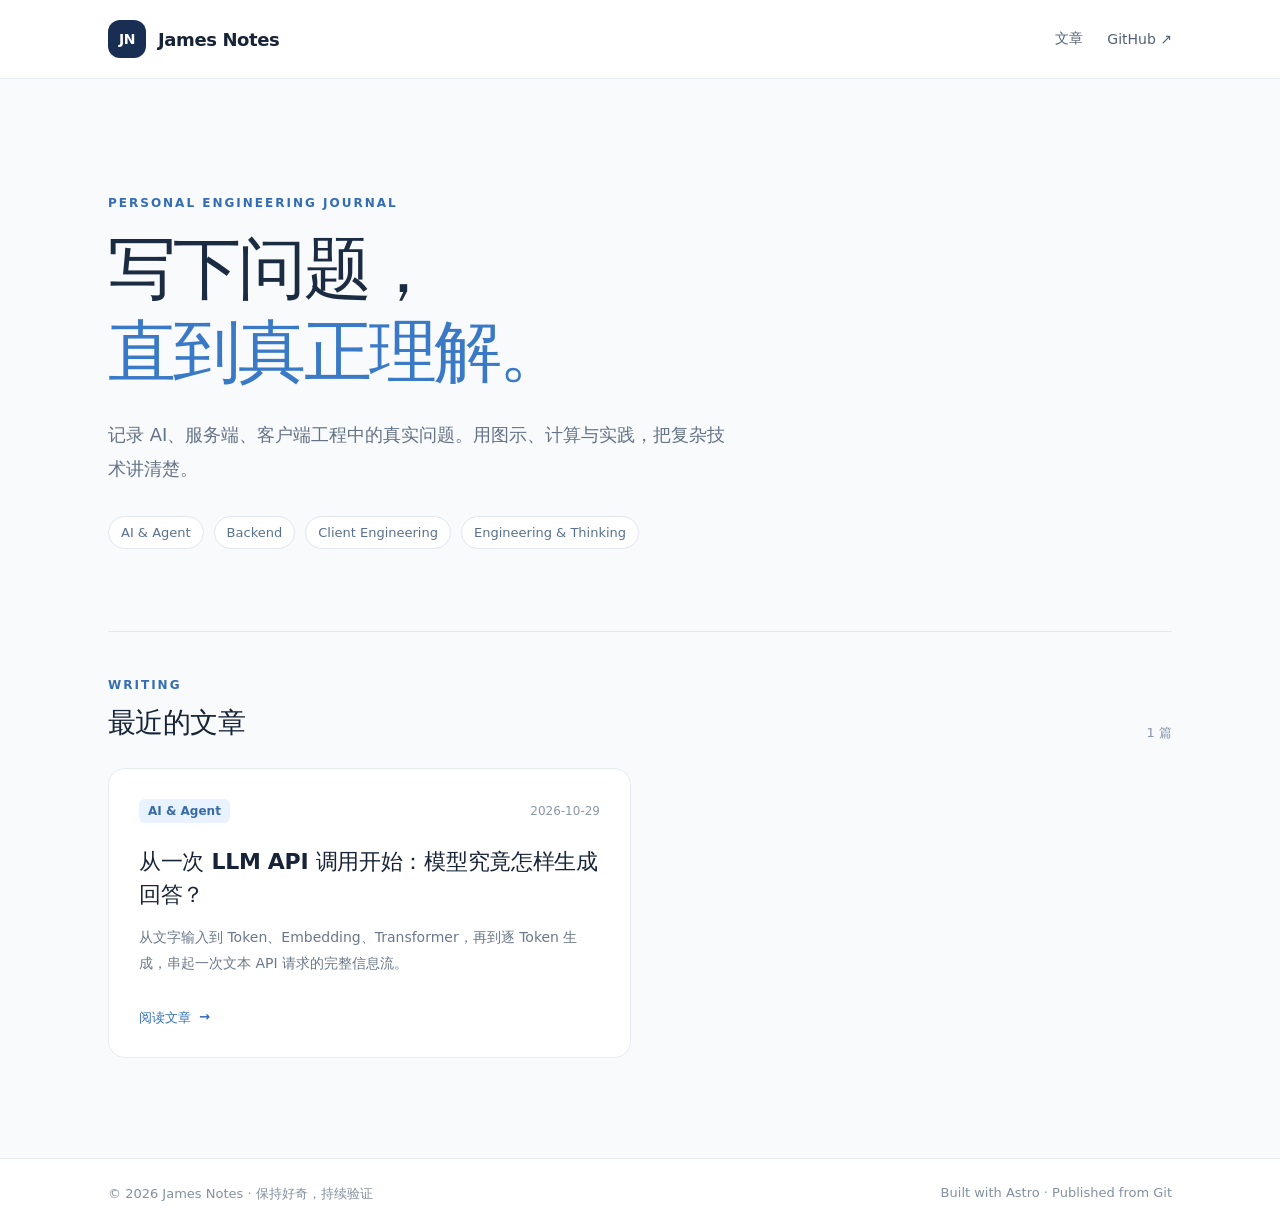
==== index.html @ 5cda2b13 "Publish James Notes from private approved source (68bd43c59aca)" ====
<!DOCTYPE html><html lang="zh-CN"><head><meta charset="utf-8"><meta name="viewport" content="width=device-width,initial-scale=1"><meta name="description" content="一个 iOS 开发者的 AI、后端与软件工程学习笔记"><link rel="canonical" href="https://james-chi-jie.github.io/"><meta name="theme-color" content="#f8fafc"><title>James Notes</title><style>:root{color:#172336;font-synthesis:none;background:#f8fafc;font-family:-apple-system,BlinkMacSystemFont,SF Pro Text,PingFang SC,Microsoft YaHei,system-ui,sans-serif}*{box-sizing:border-box}html{scroll-behavior:smooth}body{margin:0}a{color:inherit}img{max-width:100%}.shell{max-width:1120px;margin:0 auto;padding:0 28px}.topbar{background:#fff;border-bottom:1px solid #e9edf2}.nav{justify-content:space-between;align-items:center;gap:20px;height:78px;display:flex}.brand{letter-spacing:-.4px;align-items:center;gap:12px;font-size:18px;font-weight:800;text-decoration:none;display:flex}.brand-mark{color:#fff;background:#182e52;border-radius:12px;place-items:center;width:38px;height:38px;font-size:14px;display:grid}.navlinks{color:#526175;align-items:center;gap:24px;font-size:14px;display:flex}.navlinks a{text-decoration:none}.navlinks a:hover{color:#2563eb}.main{min-height:calc(100vh - 174px)}.footer{color:#8390a0;background:#fff;border-top:1px solid #e5eaf0;padding:26px 0;font-size:13px}.footer-row{justify-content:space-between;gap:15px;display:flex}.eyebrow{letter-spacing:2px;color:#346db4;text-transform:uppercase;font-size:12px;font-weight:700}.muted{color:#637287}@media (width<=650px){.shell{padding:0 18px}.nav{height:64px}.navlinks{gap:12px;font-size:13px}.brand{font-size:16px}.footer-row{display:block}}
.hero[data-astro-cid-lcdefpme]{max-width:790px;padding:105px 0 82px}.hero[data-astro-cid-lcdefpme] h1[data-astro-cid-lcdefpme]{letter-spacing:-2.8px;color:#1b2b42;margin:18px 0 24px;font-size:clamp(40px,6vw,68px);line-height:1.22}.hero[data-astro-cid-lcdefpme] h1[data-astro-cid-lcdefpme] span[data-astro-cid-lcdefpme]{color:#3979c5}.lead[data-astro-cid-lcdefpme]{color:#647286;max-width:630px;font-size:18px;line-height:1.9}.topics[data-astro-cid-lcdefpme]{flex-wrap:wrap;gap:10px;margin-top:30px;display:flex}.topics[data-astro-cid-lcdefpme] span[data-astro-cid-lcdefpme]{color:#59718c;background:#fff;border:1px solid #dfe7f1;border-radius:99px;padding:8px 12px;font-size:13px}.entries[data-astro-cid-lcdefpme]{border-top:1px solid #e2e8f1;padding:34px 0 100px}.section-title[data-astro-cid-lcdefpme]{justify-content:space-between;align-items:end;margin-bottom:26px;display:flex}.section-title[data-astro-cid-lcdefpme] h2[data-astro-cid-lcdefpme]{letter-spacing:-.6px;margin:8px 0 0;font-size:28px}.count[data-astro-cid-lcdefpme]{color:#8997a9;font-size:13px}.cards[data-astro-cid-lcdefpme]{grid-template-columns:repeat(2,minmax(0,1fr));gap:18px;display:grid}.article-card[data-astro-cid-lcdefpme]{background:#fff;border:1px solid #e7ecf3;border-radius:17px;padding:30px;text-decoration:none;transition:transform .15s,border-color .15s,box-shadow .15s;display:block}.article-card[data-astro-cid-lcdefpme]:hover{border-color:#bdd4f1;transform:translateY(-3px);box-shadow:0 12px 35px #152b4b0e}.article-meta[data-astro-cid-lcdefpme]{color:#8b98a8;justify-content:space-between;align-items:center;gap:10px;font-size:12px;display:flex}.tag[data-astro-cid-lcdefpme]{color:#366ba6;background:#e9f2ff;border-radius:6px;padding:5px 9px;font-weight:700}.article-card[data-astro-cid-lcdefpme] h3[data-astro-cid-lcdefpme]{letter-spacing:-.3px;margin:22px 0 12px;font-size:22px;line-height:1.5}.article-card[data-astro-cid-lcdefpme] p[data-astro-cid-lcdefpme]{color:#6b7889;min-height:50px;font-size:14px;line-height:1.85}.read[data-astro-cid-lcdefpme]{color:#346fb7;gap:8px;margin-top:18px;font-size:13px;font-weight:700;display:inline-flex}.empty[data-astro-cid-lcdefpme]{text-align:center;color:#74839a;background:#fff;border:1px dashed #dce5ef;border-radius:16px;padding:48px 20px}.empty-icon[data-astro-cid-lcdefpme]{color:#467ec7;font-size:26px}.empty[data-astro-cid-lcdefpme] h3[data-astro-cid-lcdefpme]{color:#253d5b;margin:10px 0}.empty[data-astro-cid-lcdefpme] p[data-astro-cid-lcdefpme]{font-size:14px}@media (width<=650px){.hero[data-astro-cid-lcdefpme]{padding:70px 0 66px}.hero[data-astro-cid-lcdefpme] h1[data-astro-cid-lcdefpme]{letter-spacing:-1.5px}.lead[data-astro-cid-lcdefpme]{font-size:16px}.cards[data-astro-cid-lcdefpme]{grid-template-columns:1fr}.article-card[data-astro-cid-lcdefpme]{padding:24px}.entries[data-astro-cid-lcdefpme]{padding-bottom:70px}}
</style></head><body><header class="topbar"><div class="shell nav"><a class="brand" href="/"><span class="brand-mark">JN</span><span>James Notes</span></a><nav class="navlinks" aria-label="主导航"><a href="/">文章</a><a href="https://github.com/James-Chi-Jie" target="_blank" rel="noreferrer">GitHub ↗</a></nav></div></header><main class="main"><div class="shell" data-astro-cid-lcdefpme><section class="hero" data-astro-cid-lcdefpme><p class="eyebrow" data-astro-cid-lcdefpme>PERSONAL ENGINEERING JOURNAL</p><h1 data-astro-cid-lcdefpme>写下问题，<br data-astro-cid-lcdefpme><span data-astro-cid-lcdefpme>直到真正理解。</span></h1><p class="lead" data-astro-cid-lcdefpme>记录 AI、服务端、客户端工程中的真实问题。用图示、计算与实践，把复杂技术讲清楚。</p><div class="topics" data-astro-cid-lcdefpme><span data-astro-cid-lcdefpme>AI &amp; Agent</span><span data-astro-cid-lcdefpme>Backend</span><span data-astro-cid-lcdefpme>Client Engineering</span><span data-astro-cid-lcdefpme>Engineering &amp; Thinking</span></div></section><section class="entries" data-astro-cid-lcdefpme><div class="section-title" data-astro-cid-lcdefpme><div data-astro-cid-lcdefpme><p class="eyebrow" data-astro-cid-lcdefpme>WRITING</p><h2 data-astro-cid-lcdefpme>最近的文章</h2></div><span class="count" data-astro-cid-lcdefpme>1 篇</span></div><div class="cards" data-astro-cid-lcdefpme><a class="article-card" href="/articles/llm-api/" data-astro-cid-lcdefpme><span class="article-meta" data-astro-cid-lcdefpme><span class="tag" data-astro-cid-lcdefpme>AI &amp; Agent</span><time datetime="2026-10-29" data-astro-cid-lcdefpme>2026-10-29</time></span><h3 data-astro-cid-lcdefpme>从一次 LLM API 调用开始：模型究竟怎样生成回答？</h3><p data-astro-cid-lcdefpme>从文字输入到 Token、Embedding、Transformer，再到逐 Token 生成，串起一次文本 API 请求的完整信息流。</p><span class="read" data-astro-cid-lcdefpme>阅读文章 <span aria-hidden="true" data-astro-cid-lcdefpme>→</span></span></a></div></section></div></main><footer class="footer"><div class="shell footer-row"><span>© 2026 James Notes · 保持好奇，持续验证</span><span>Built with Astro · Published from Git</span></div></footer></body></html>
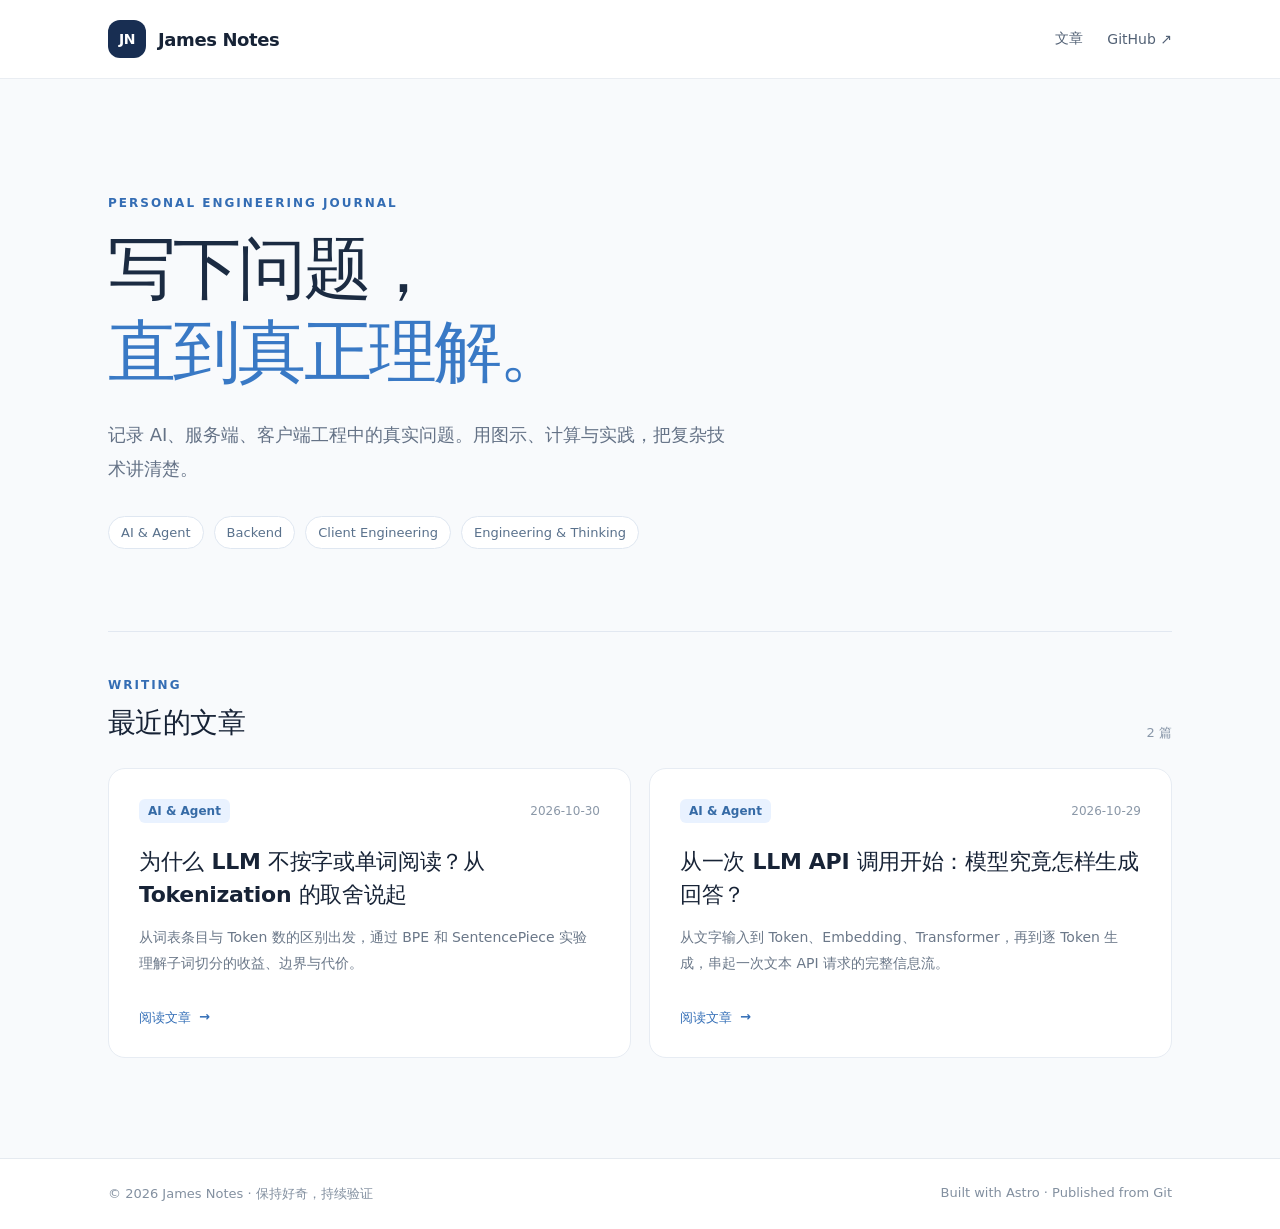
==== commit 5a19f384: "Publish James Notes from private approved source (dacc889c2bb1)" ====
--- a/index.html
+++ b/index.html
@@ -1,3 +1,3 @@
 <!DOCTYPE html><html lang="zh-CN"><head><meta charset="utf-8"><meta name="viewport" content="width=device-width,initial-scale=1"><meta name="description" content="一个 iOS 开发者的 AI、后端与软件工程学习笔记"><link rel="canonical" href="https://james-chi-jie.github.io/"><meta name="theme-color" content="#f8fafc"><title>James Notes</title><style>:root{color:#172336;font-synthesis:none;background:#f8fafc;font-family:-apple-system,BlinkMacSystemFont,SF Pro Text,PingFang SC,Microsoft YaHei,system-ui,sans-serif}*{box-sizing:border-box}html{scroll-behavior:smooth}body{margin:0}a{color:inherit}img{max-width:100%}.shell{max-width:1120px;margin:0 auto;padding:0 28px}.topbar{background:#fff;border-bottom:1px solid #e9edf2}.nav{justify-content:space-between;align-items:center;gap:20px;height:78px;display:flex}.brand{letter-spacing:-.4px;align-items:center;gap:12px;font-size:18px;font-weight:800;text-decoration:none;display:flex}.brand-mark{color:#fff;background:#182e52;border-radius:12px;place-items:center;width:38px;height:38px;font-size:14px;display:grid}.navlinks{color:#526175;align-items:center;gap:24px;font-size:14px;display:flex}.navlinks a{text-decoration:none}.navlinks a:hover{color:#2563eb}.main{min-height:calc(100vh - 174px)}.footer{color:#8390a0;background:#fff;border-top:1px solid #e5eaf0;padding:26px 0;font-size:13px}.footer-row{justify-content:space-between;gap:15px;display:flex}.eyebrow{letter-spacing:2px;color:#346db4;text-transform:uppercase;font-size:12px;font-weight:700}.muted{color:#637287}@media (width<=650px){.shell{padding:0 18px}.nav{height:64px}.navlinks{gap:12px;font-size:13px}.brand{font-size:16px}.footer-row{display:block}}
 .hero[data-astro-cid-lcdefpme]{max-width:790px;padding:105px 0 82px}.hero[data-astro-cid-lcdefpme] h1[data-astro-cid-lcdefpme]{letter-spacing:-2.8px;color:#1b2b42;margin:18px 0 24px;font-size:clamp(40px,6vw,68px);line-height:1.22}.hero[data-astro-cid-lcdefpme] h1[data-astro-cid-lcdefpme] span[data-astro-cid-lcdefpme]{color:#3979c5}.lead[data-astro-cid-lcdefpme]{color:#647286;max-width:630px;font-size:18px;line-height:1.9}.topics[data-astro-cid-lcdefpme]{flex-wrap:wrap;gap:10px;margin-top:30px;display:flex}.topics[data-astro-cid-lcdefpme] span[data-astro-cid-lcdefpme]{color:#59718c;background:#fff;border:1px solid #dfe7f1;border-radius:99px;padding:8px 12px;font-size:13px}.entries[data-astro-cid-lcdefpme]{border-top:1px solid #e2e8f1;padding:34px 0 100px}.section-title[data-astro-cid-lcdefpme]{justify-content:space-between;align-items:end;margin-bottom:26px;display:flex}.section-title[data-astro-cid-lcdefpme] h2[data-astro-cid-lcdefpme]{letter-spacing:-.6px;margin:8px 0 0;font-size:28px}.count[data-astro-cid-lcdefpme]{color:#8997a9;font-size:13px}.cards[data-astro-cid-lcdefpme]{grid-template-columns:repeat(2,minmax(0,1fr));gap:18px;display:grid}.article-card[data-astro-cid-lcdefpme]{background:#fff;border:1px solid #e7ecf3;border-radius:17px;padding:30px;text-decoration:none;transition:transform .15s,border-color .15s,box-shadow .15s;display:block}.article-card[data-astro-cid-lcdefpme]:hover{border-color:#bdd4f1;transform:translateY(-3px);box-shadow:0 12px 35px #152b4b0e}.article-meta[data-astro-cid-lcdefpme]{color:#8b98a8;justify-content:space-between;align-items:center;gap:10px;font-size:12px;display:flex}.tag[data-astro-cid-lcdefpme]{color:#366ba6;background:#e9f2ff;border-radius:6px;padding:5px 9px;font-weight:700}.article-card[data-astro-cid-lcdefpme] h3[data-astro-cid-lcdefpme]{letter-spacing:-.3px;margin:22px 0 12px;font-size:22px;line-height:1.5}.article-card[data-astro-cid-lcdefpme] p[data-astro-cid-lcdefpme]{color:#6b7889;min-height:50px;font-size:14px;line-height:1.85}.read[data-astro-cid-lcdefpme]{color:#346fb7;gap:8px;margin-top:18px;font-size:13px;font-weight:700;display:inline-flex}.empty[data-astro-cid-lcdefpme]{text-align:center;color:#74839a;background:#fff;border:1px dashed #dce5ef;border-radius:16px;padding:48px 20px}.empty-icon[data-astro-cid-lcdefpme]{color:#467ec7;font-size:26px}.empty[data-astro-cid-lcdefpme] h3[data-astro-cid-lcdefpme]{color:#253d5b;margin:10px 0}.empty[data-astro-cid-lcdefpme] p[data-astro-cid-lcdefpme]{font-size:14px}@media (width<=650px){.hero[data-astro-cid-lcdefpme]{padding:70px 0 66px}.hero[data-astro-cid-lcdefpme] h1[data-astro-cid-lcdefpme]{letter-spacing:-1.5px}.lead[data-astro-cid-lcdefpme]{font-size:16px}.cards[data-astro-cid-lcdefpme]{grid-template-columns:1fr}.article-card[data-astro-cid-lcdefpme]{padding:24px}.entries[data-astro-cid-lcdefpme]{padding-bottom:70px}}
-</style></head><body><header class="topbar"><div class="shell nav"><a class="brand" href="/"><span class="brand-mark">JN</span><span>James Notes</span></a><nav class="navlinks" aria-label="主导航"><a href="/">文章</a><a href="https://github.com/James-Chi-Jie" target="_blank" rel="noreferrer">GitHub ↗</a></nav></div></header><main class="main"><div class="shell" data-astro-cid-lcdefpme><section class="hero" data-astro-cid-lcdefpme><p class="eyebrow" data-astro-cid-lcdefpme>PERSONAL ENGINEERING JOURNAL</p><h1 data-astro-cid-lcdefpme>写下问题，<br data-astro-cid-lcdefpme><span data-astro-cid-lcdefpme>直到真正理解。</span></h1><p class="lead" data-astro-cid-lcdefpme>记录 AI、服务端、客户端工程中的真实问题。用图示、计算与实践，把复杂技术讲清楚。</p><div class="topics" data-astro-cid-lcdefpme><span data-astro-cid-lcdefpme>AI &amp; Agent</span><span data-astro-cid-lcdefpme>Backend</span><span data-astro-cid-lcdefpme>Client Engineering</span><span data-astro-cid-lcdefpme>Engineering &amp; Thinking</span></div></section><section class="entries" data-astro-cid-lcdefpme><div class="section-title" data-astro-cid-lcdefpme><div data-astro-cid-lcdefpme><p class="eyebrow" data-astro-cid-lcdefpme>WRITING</p><h2 data-astro-cid-lcdefpme>最近的文章</h2></div><span class="count" data-astro-cid-lcdefpme>1 篇</span></div><div class="cards" data-astro-cid-lcdefpme><a class="article-card" href="/articles/llm-api/" data-astro-cid-lcdefpme><span class="article-meta" data-astro-cid-lcdefpme><span class="tag" data-astro-cid-lcdefpme>AI &amp; Agent</span><time datetime="2026-10-29" data-astro-cid-lcdefpme>2026-10-29</time></span><h3 data-astro-cid-lcdefpme>从一次 LLM API 调用开始：模型究竟怎样生成回答？</h3><p data-astro-cid-lcdefpme>从文字输入到 Token、Embedding、Transformer，再到逐 Token 生成，串起一次文本 API 请求的完整信息流。</p><span class="read" data-astro-cid-lcdefpme>阅读文章 <span aria-hidden="true" data-astro-cid-lcdefpme>→</span></span></a></div></section></div></main><footer class="footer"><div class="shell footer-row"><span>© 2026 James Notes · 保持好奇，持续验证</span><span>Built with Astro · Published from Git</span></div></footer></body></html>+</style></head><body><header class="topbar"><div class="shell nav"><a class="brand" href="/"><span class="brand-mark">JN</span><span>James Notes</span></a><nav class="navlinks" aria-label="主导航"><a href="/">文章</a><a href="https://github.com/James-Chi-Jie" target="_blank" rel="noreferrer">GitHub ↗</a></nav></div></header><main class="main"><div class="shell" data-astro-cid-lcdefpme><section class="hero" data-astro-cid-lcdefpme><p class="eyebrow" data-astro-cid-lcdefpme>PERSONAL ENGINEERING JOURNAL</p><h1 data-astro-cid-lcdefpme>写下问题，<br data-astro-cid-lcdefpme><span data-astro-cid-lcdefpme>直到真正理解。</span></h1><p class="lead" data-astro-cid-lcdefpme>记录 AI、服务端、客户端工程中的真实问题。用图示、计算与实践，把复杂技术讲清楚。</p><div class="topics" data-astro-cid-lcdefpme><span data-astro-cid-lcdefpme>AI &amp; Agent</span><span data-astro-cid-lcdefpme>Backend</span><span data-astro-cid-lcdefpme>Client Engineering</span><span data-astro-cid-lcdefpme>Engineering &amp; Thinking</span></div></section><section class="entries" data-astro-cid-lcdefpme><div class="section-title" data-astro-cid-lcdefpme><div data-astro-cid-lcdefpme><p class="eyebrow" data-astro-cid-lcdefpme>WRITING</p><h2 data-astro-cid-lcdefpme>最近的文章</h2></div><span class="count" data-astro-cid-lcdefpme>2 篇</span></div><div class="cards" data-astro-cid-lcdefpme><a class="article-card" href="/articles/tokenization/" data-astro-cid-lcdefpme><span class="article-meta" data-astro-cid-lcdefpme><span class="tag" data-astro-cid-lcdefpme>AI &amp; Agent</span><time datetime="2026-10-30" data-astro-cid-lcdefpme>2026-10-30</time></span><h3 data-astro-cid-lcdefpme>为什么 LLM 不按字或单词阅读？从 Tokenization 的取舍说起</h3><p data-astro-cid-lcdefpme>从词表条目与 Token 数的区别出发，通过 BPE 和 SentencePiece 实验理解子词切分的收益、边界与代价。</p><span class="read" data-astro-cid-lcdefpme>阅读文章 <span aria-hidden="true" data-astro-cid-lcdefpme>→</span></span></a><a class="article-card" href="/articles/llm-api/" data-astro-cid-lcdefpme><span class="article-meta" data-astro-cid-lcdefpme><span class="tag" data-astro-cid-lcdefpme>AI &amp; Agent</span><time datetime="2026-10-29" data-astro-cid-lcdefpme>2026-10-29</time></span><h3 data-astro-cid-lcdefpme>从一次 LLM API 调用开始：模型究竟怎样生成回答？</h3><p data-astro-cid-lcdefpme>从文字输入到 Token、Embedding、Transformer，再到逐 Token 生成，串起一次文本 API 请求的完整信息流。</p><span class="read" data-astro-cid-lcdefpme>阅读文章 <span aria-hidden="true" data-astro-cid-lcdefpme>→</span></span></a></div></section></div></main><footer class="footer"><div class="shell footer-row"><span>© 2026 James Notes · 保持好奇，持续验证</span><span>Built with Astro · Published from Git</span></div></footer></body></html>
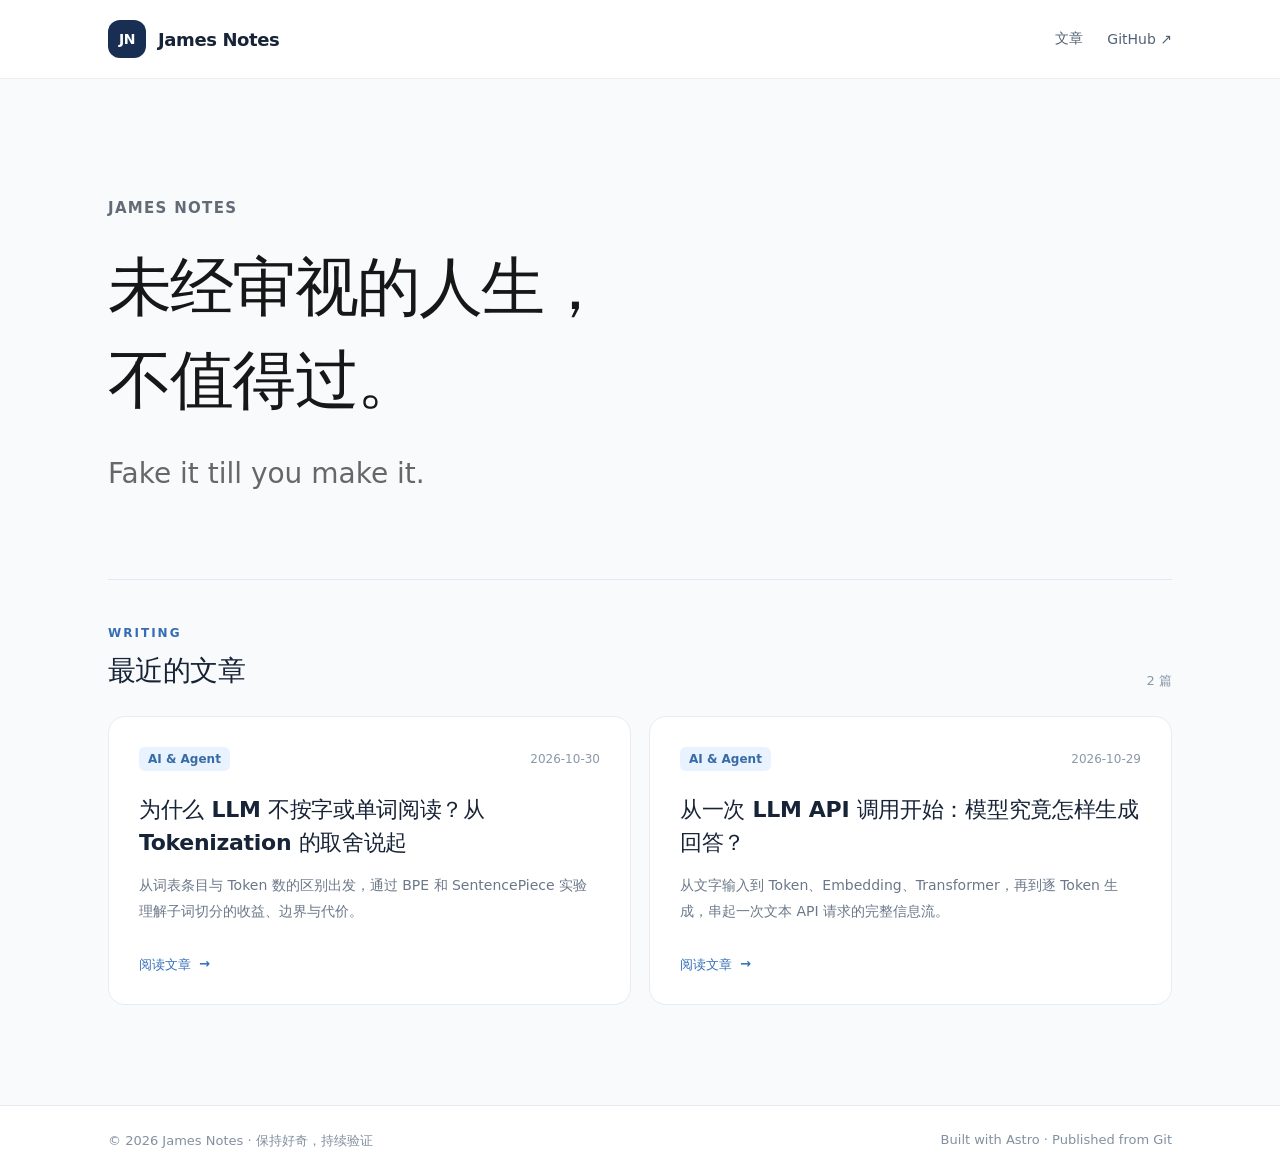
==== commit f7d28ad8: "Publish James Notes from private approved source (dc0b4facc4da)" ====
--- a/index.html
+++ b/index.html
@@ -1,3 +1,3 @@
-<!DOCTYPE html><html lang="zh-CN"><head><meta charset="utf-8"><meta name="viewport" content="width=device-width,initial-scale=1"><meta name="description" content="一个 iOS 开发者的 AI、后端与软件工程学习笔记"><link rel="canonical" href="https://james-chi-jie.github.io/"><meta name="theme-color" content="#f8fafc"><title>James Notes</title><style>:root{color:#172336;font-synthesis:none;background:#f8fafc;font-family:-apple-system,BlinkMacSystemFont,SF Pro Text,PingFang SC,Microsoft YaHei,system-ui,sans-serif}*{box-sizing:border-box}html{scroll-behavior:smooth}body{margin:0}a{color:inherit}img{max-width:100%}.shell{max-width:1120px;margin:0 auto;padding:0 28px}.topbar{background:#fff;border-bottom:1px solid #e9edf2}.nav{justify-content:space-between;align-items:center;gap:20px;height:78px;display:flex}.brand{letter-spacing:-.4px;align-items:center;gap:12px;font-size:18px;font-weight:800;text-decoration:none;display:flex}.brand-mark{color:#fff;background:#182e52;border-radius:12px;place-items:center;width:38px;height:38px;font-size:14px;display:grid}.navlinks{color:#526175;align-items:center;gap:24px;font-size:14px;display:flex}.navlinks a{text-decoration:none}.navlinks a:hover{color:#2563eb}.main{min-height:calc(100vh - 174px)}.footer{color:#8390a0;background:#fff;border-top:1px solid #e5eaf0;padding:26px 0;font-size:13px}.footer-row{justify-content:space-between;gap:15px;display:flex}.eyebrow{letter-spacing:2px;color:#346db4;text-transform:uppercase;font-size:12px;font-weight:700}.muted{color:#637287}@media (width<=650px){.shell{padding:0 18px}.nav{height:64px}.navlinks{gap:12px;font-size:13px}.brand{font-size:16px}.footer-row{display:block}}
-.hero[data-astro-cid-lcdefpme]{max-width:790px;padding:105px 0 82px}.hero[data-astro-cid-lcdefpme] h1[data-astro-cid-lcdefpme]{letter-spacing:-2.8px;color:#1b2b42;margin:18px 0 24px;font-size:clamp(40px,6vw,68px);line-height:1.22}.hero[data-astro-cid-lcdefpme] h1[data-astro-cid-lcdefpme] span[data-astro-cid-lcdefpme]{color:#3979c5}.lead[data-astro-cid-lcdefpme]{color:#647286;max-width:630px;font-size:18px;line-height:1.9}.topics[data-astro-cid-lcdefpme]{flex-wrap:wrap;gap:10px;margin-top:30px;display:flex}.topics[data-astro-cid-lcdefpme] span[data-astro-cid-lcdefpme]{color:#59718c;background:#fff;border:1px solid #dfe7f1;border-radius:99px;padding:8px 12px;font-size:13px}.entries[data-astro-cid-lcdefpme]{border-top:1px solid #e2e8f1;padding:34px 0 100px}.section-title[data-astro-cid-lcdefpme]{justify-content:space-between;align-items:end;margin-bottom:26px;display:flex}.section-title[data-astro-cid-lcdefpme] h2[data-astro-cid-lcdefpme]{letter-spacing:-.6px;margin:8px 0 0;font-size:28px}.count[data-astro-cid-lcdefpme]{color:#8997a9;font-size:13px}.cards[data-astro-cid-lcdefpme]{grid-template-columns:repeat(2,minmax(0,1fr));gap:18px;display:grid}.article-card[data-astro-cid-lcdefpme]{background:#fff;border:1px solid #e7ecf3;border-radius:17px;padding:30px;text-decoration:none;transition:transform .15s,border-color .15s,box-shadow .15s;display:block}.article-card[data-astro-cid-lcdefpme]:hover{border-color:#bdd4f1;transform:translateY(-3px);box-shadow:0 12px 35px #152b4b0e}.article-meta[data-astro-cid-lcdefpme]{color:#8b98a8;justify-content:space-between;align-items:center;gap:10px;font-size:12px;display:flex}.tag[data-astro-cid-lcdefpme]{color:#366ba6;background:#e9f2ff;border-radius:6px;padding:5px 9px;font-weight:700}.article-card[data-astro-cid-lcdefpme] h3[data-astro-cid-lcdefpme]{letter-spacing:-.3px;margin:22px 0 12px;font-size:22px;line-height:1.5}.article-card[data-astro-cid-lcdefpme] p[data-astro-cid-lcdefpme]{color:#6b7889;min-height:50px;font-size:14px;line-height:1.85}.read[data-astro-cid-lcdefpme]{color:#346fb7;gap:8px;margin-top:18px;font-size:13px;font-weight:700;display:inline-flex}.empty[data-astro-cid-lcdefpme]{text-align:center;color:#74839a;background:#fff;border:1px dashed #dce5ef;border-radius:16px;padding:48px 20px}.empty-icon[data-astro-cid-lcdefpme]{color:#467ec7;font-size:26px}.empty[data-astro-cid-lcdefpme] h3[data-astro-cid-lcdefpme]{color:#253d5b;margin:10px 0}.empty[data-astro-cid-lcdefpme] p[data-astro-cid-lcdefpme]{font-size:14px}@media (width<=650px){.hero[data-astro-cid-lcdefpme]{padding:70px 0 66px}.hero[data-astro-cid-lcdefpme] h1[data-astro-cid-lcdefpme]{letter-spacing:-1.5px}.lead[data-astro-cid-lcdefpme]{font-size:16px}.cards[data-astro-cid-lcdefpme]{grid-template-columns:1fr}.article-card[data-astro-cid-lcdefpme]{padding:24px}.entries[data-astro-cid-lcdefpme]{padding-bottom:70px}}
-</style></head><body><header class="topbar"><div class="shell nav"><a class="brand" href="/"><span class="brand-mark">JN</span><span>James Notes</span></a><nav class="navlinks" aria-label="主导航"><a href="/">文章</a><a href="https://github.com/James-Chi-Jie" target="_blank" rel="noreferrer">GitHub ↗</a></nav></div></header><main class="main"><div class="shell" data-astro-cid-lcdefpme><section class="hero" data-astro-cid-lcdefpme><p class="eyebrow" data-astro-cid-lcdefpme>PERSONAL ENGINEERING JOURNAL</p><h1 data-astro-cid-lcdefpme>写下问题，<br data-astro-cid-lcdefpme><span data-astro-cid-lcdefpme>直到真正理解。</span></h1><p class="lead" data-astro-cid-lcdefpme>记录 AI、服务端、客户端工程中的真实问题。用图示、计算与实践，把复杂技术讲清楚。</p><div class="topics" data-astro-cid-lcdefpme><span data-astro-cid-lcdefpme>AI &amp; Agent</span><span data-astro-cid-lcdefpme>Backend</span><span data-astro-cid-lcdefpme>Client Engineering</span><span data-astro-cid-lcdefpme>Engineering &amp; Thinking</span></div></section><section class="entries" data-astro-cid-lcdefpme><div class="section-title" data-astro-cid-lcdefpme><div data-astro-cid-lcdefpme><p class="eyebrow" data-astro-cid-lcdefpme>WRITING</p><h2 data-astro-cid-lcdefpme>最近的文章</h2></div><span class="count" data-astro-cid-lcdefpme>2 篇</span></div><div class="cards" data-astro-cid-lcdefpme><a class="article-card" href="/articles/tokenization/" data-astro-cid-lcdefpme><span class="article-meta" data-astro-cid-lcdefpme><span class="tag" data-astro-cid-lcdefpme>AI &amp; Agent</span><time datetime="2026-10-30" data-astro-cid-lcdefpme>2026-10-30</time></span><h3 data-astro-cid-lcdefpme>为什么 LLM 不按字或单词阅读？从 Tokenization 的取舍说起</h3><p data-astro-cid-lcdefpme>从词表条目与 Token 数的区别出发，通过 BPE 和 SentencePiece 实验理解子词切分的收益、边界与代价。</p><span class="read" data-astro-cid-lcdefpme>阅读文章 <span aria-hidden="true" data-astro-cid-lcdefpme>→</span></span></a><a class="article-card" href="/articles/llm-api/" data-astro-cid-lcdefpme><span class="article-meta" data-astro-cid-lcdefpme><span class="tag" data-astro-cid-lcdefpme>AI &amp; Agent</span><time datetime="2026-10-29" data-astro-cid-lcdefpme>2026-10-29</time></span><h3 data-astro-cid-lcdefpme>从一次 LLM API 调用开始：模型究竟怎样生成回答？</h3><p data-astro-cid-lcdefpme>从文字输入到 Token、Embedding、Transformer，再到逐 Token 生成，串起一次文本 API 请求的完整信息流。</p><span class="read" data-astro-cid-lcdefpme>阅读文章 <span aria-hidden="true" data-astro-cid-lcdefpme>→</span></span></a></div></section></div></main><footer class="footer"><div class="shell footer-row"><span>© 2026 James Notes · 保持好奇，持续验证</span><span>Built with Astro · Published from Git</span></div></footer></body></html>+<!DOCTYPE html><html lang="zh-CN"><head><meta charset="utf-8"><meta name="viewport" content="width=device-width,initial-scale=1"><meta name="description" content="关于技术、生活与思考的个人笔记"><link rel="canonical" href="https://james-chi-jie.github.io/"><meta name="theme-color" content="#f8fafc"><title>James Notes</title><style>:root{color:#172336;font-synthesis:none;background:#f8fafc;font-family:-apple-system,BlinkMacSystemFont,SF Pro Text,PingFang SC,Microsoft YaHei,system-ui,sans-serif}*{box-sizing:border-box}html{scroll-behavior:smooth}body{margin:0}a{color:inherit}img{max-width:100%}.shell{max-width:1120px;margin:0 auto;padding:0 28px}.topbar{background:#fff;border-bottom:1px solid #e9edf2}.nav{justify-content:space-between;align-items:center;gap:20px;height:78px;display:flex}.brand{letter-spacing:-.4px;align-items:center;gap:12px;font-size:18px;font-weight:800;text-decoration:none;display:flex}.brand-mark{color:#fff;background:#182e52;border-radius:12px;place-items:center;width:38px;height:38px;font-size:14px;display:grid}.navlinks{color:#526175;align-items:center;gap:24px;font-size:14px;display:flex}.navlinks a{text-decoration:none}.navlinks a:hover{color:#2563eb}.main{min-height:calc(100vh - 174px)}.footer{color:#8390a0;background:#fff;border-top:1px solid #e5eaf0;padding:26px 0;font-size:13px}.footer-row{justify-content:space-between;gap:15px;display:flex}.eyebrow{letter-spacing:2px;color:#346db4;text-transform:uppercase;font-size:12px;font-weight:700}.muted{color:#637287}@media (width<=650px){.shell{padding:0 18px}.nav{height:64px}.navlinks{gap:12px;font-size:13px}.brand{font-size:16px}.footer-row{display:block}}
+.hero[data-astro-cid-lcdefpme]{max-width:790px;padding:105px 0 82px}.hero[data-astro-cid-lcdefpme] .eyebrow[data-astro-cid-lcdefpme]{color:#626b76;letter-spacing:1.3px;font-size:15px;font-weight:600}.hero[data-astro-cid-lcdefpme] h1[data-astro-cid-lcdefpme]{letter-spacing:-1.8px;color:#171717;margin:24px 0 20px;font-size:clamp(38px,5.4vw,64px);line-height:1.46}.hero[data-astro-cid-lcdefpme] h1[data-astro-cid-lcdefpme] span[data-astro-cid-lcdefpme]{color:inherit}.quote[data-astro-cid-lcdefpme]{color:#676767;margin:24px 0 0;font-size:clamp(20px,2.8vw,28px);font-style:italic;line-height:1.6}.entries[data-astro-cid-lcdefpme]{border-top:1px solid #e2e8f1;padding:34px 0 100px}.section-title[data-astro-cid-lcdefpme]{justify-content:space-between;align-items:end;margin-bottom:26px;display:flex}.section-title[data-astro-cid-lcdefpme] h2[data-astro-cid-lcdefpme]{letter-spacing:-.6px;margin:8px 0 0;font-size:28px}.count[data-astro-cid-lcdefpme]{color:#8997a9;font-size:13px}.cards[data-astro-cid-lcdefpme]{grid-template-columns:repeat(2,minmax(0,1fr));gap:18px;display:grid}.article-card[data-astro-cid-lcdefpme]{background:#fff;border:1px solid #e7ecf3;border-radius:17px;padding:30px;text-decoration:none;transition:transform .15s,border-color .15s,box-shadow .15s;display:block}.article-card[data-astro-cid-lcdefpme]:hover{border-color:#bdd4f1;transform:translateY(-3px);box-shadow:0 12px 35px #152b4b0e}.article-meta[data-astro-cid-lcdefpme]{color:#8b98a8;justify-content:space-between;align-items:center;gap:10px;font-size:12px;display:flex}.tag[data-astro-cid-lcdefpme]{color:#366ba6;background:#e9f2ff;border-radius:6px;padding:5px 9px;font-weight:700}.article-card[data-astro-cid-lcdefpme] h3[data-astro-cid-lcdefpme]{letter-spacing:-.3px;margin:22px 0 12px;font-size:22px;line-height:1.5}.article-card[data-astro-cid-lcdefpme] p[data-astro-cid-lcdefpme]{color:#6b7889;min-height:50px;font-size:14px;line-height:1.85}.read[data-astro-cid-lcdefpme]{color:#346fb7;gap:8px;margin-top:18px;font-size:13px;font-weight:700;display:inline-flex}.empty[data-astro-cid-lcdefpme]{text-align:center;color:#74839a;background:#fff;border:1px dashed #dce5ef;border-radius:16px;padding:48px 20px}.empty-icon[data-astro-cid-lcdefpme]{color:#467ec7;font-size:26px}.empty[data-astro-cid-lcdefpme] h3[data-astro-cid-lcdefpme]{color:#253d5b;margin:10px 0}.empty[data-astro-cid-lcdefpme] p[data-astro-cid-lcdefpme]{font-size:14px}@media (width<=650px){.hero[data-astro-cid-lcdefpme]{padding:70px 0 66px}.hero[data-astro-cid-lcdefpme] h1[data-astro-cid-lcdefpme]{letter-spacing:-.8px;font-size:clamp(30px,7.5vw,42px);line-height:1.5}.quote[data-astro-cid-lcdefpme]{font-size:20px}.cards[data-astro-cid-lcdefpme]{grid-template-columns:1fr}.article-card[data-astro-cid-lcdefpme]{padding:24px}.entries[data-astro-cid-lcdefpme]{padding-bottom:70px}}
+</style></head><body><header class="topbar"><div class="shell nav"><a class="brand" href="/"><span class="brand-mark">JN</span><span>James Notes</span></a><nav class="navlinks" aria-label="主导航"><a href="/">文章</a><a href="https://github.com/James-Chi-Jie" target="_blank" rel="noreferrer">GitHub ↗</a></nav></div></header><main class="main"><div class="shell" data-astro-cid-lcdefpme><section class="hero" data-astro-cid-lcdefpme><p class="eyebrow" data-astro-cid-lcdefpme>JAMES NOTES</p><h1 data-astro-cid-lcdefpme>未经审视的人生，<br data-astro-cid-lcdefpme><span data-astro-cid-lcdefpme>不值得过。</span></h1><p class="quote" data-astro-cid-lcdefpme>Fake it till you make it.</p></section><section class="entries" data-astro-cid-lcdefpme><div class="section-title" data-astro-cid-lcdefpme><div data-astro-cid-lcdefpme><p class="eyebrow" data-astro-cid-lcdefpme>WRITING</p><h2 data-astro-cid-lcdefpme>最近的文章</h2></div><span class="count" data-astro-cid-lcdefpme>2 篇</span></div><div class="cards" data-astro-cid-lcdefpme><a class="article-card" href="/articles/tokenization/" data-astro-cid-lcdefpme><span class="article-meta" data-astro-cid-lcdefpme><span class="tag" data-astro-cid-lcdefpme>AI &amp; Agent</span><time datetime="2026-10-30" data-astro-cid-lcdefpme>2026-10-30</time></span><h3 data-astro-cid-lcdefpme>为什么 LLM 不按字或单词阅读？从 Tokenization 的取舍说起</h3><p data-astro-cid-lcdefpme>从词表条目与 Token 数的区别出发，通过 BPE 和 SentencePiece 实验理解子词切分的收益、边界与代价。</p><span class="read" data-astro-cid-lcdefpme>阅读文章 <span aria-hidden="true" data-astro-cid-lcdefpme>→</span></span></a><a class="article-card" href="/articles/llm-api/" data-astro-cid-lcdefpme><span class="article-meta" data-astro-cid-lcdefpme><span class="tag" data-astro-cid-lcdefpme>AI &amp; Agent</span><time datetime="2026-10-29" data-astro-cid-lcdefpme>2026-10-29</time></span><h3 data-astro-cid-lcdefpme>从一次 LLM API 调用开始：模型究竟怎样生成回答？</h3><p data-astro-cid-lcdefpme>从文字输入到 Token、Embedding、Transformer，再到逐 Token 生成，串起一次文本 API 请求的完整信息流。</p><span class="read" data-astro-cid-lcdefpme>阅读文章 <span aria-hidden="true" data-astro-cid-lcdefpme>→</span></span></a></div></section></div></main><footer class="footer"><div class="shell footer-row"><span>© 2026 James Notes · 保持好奇，持续验证</span><span>Built with Astro · Published from Git</span></div></footer></body></html>
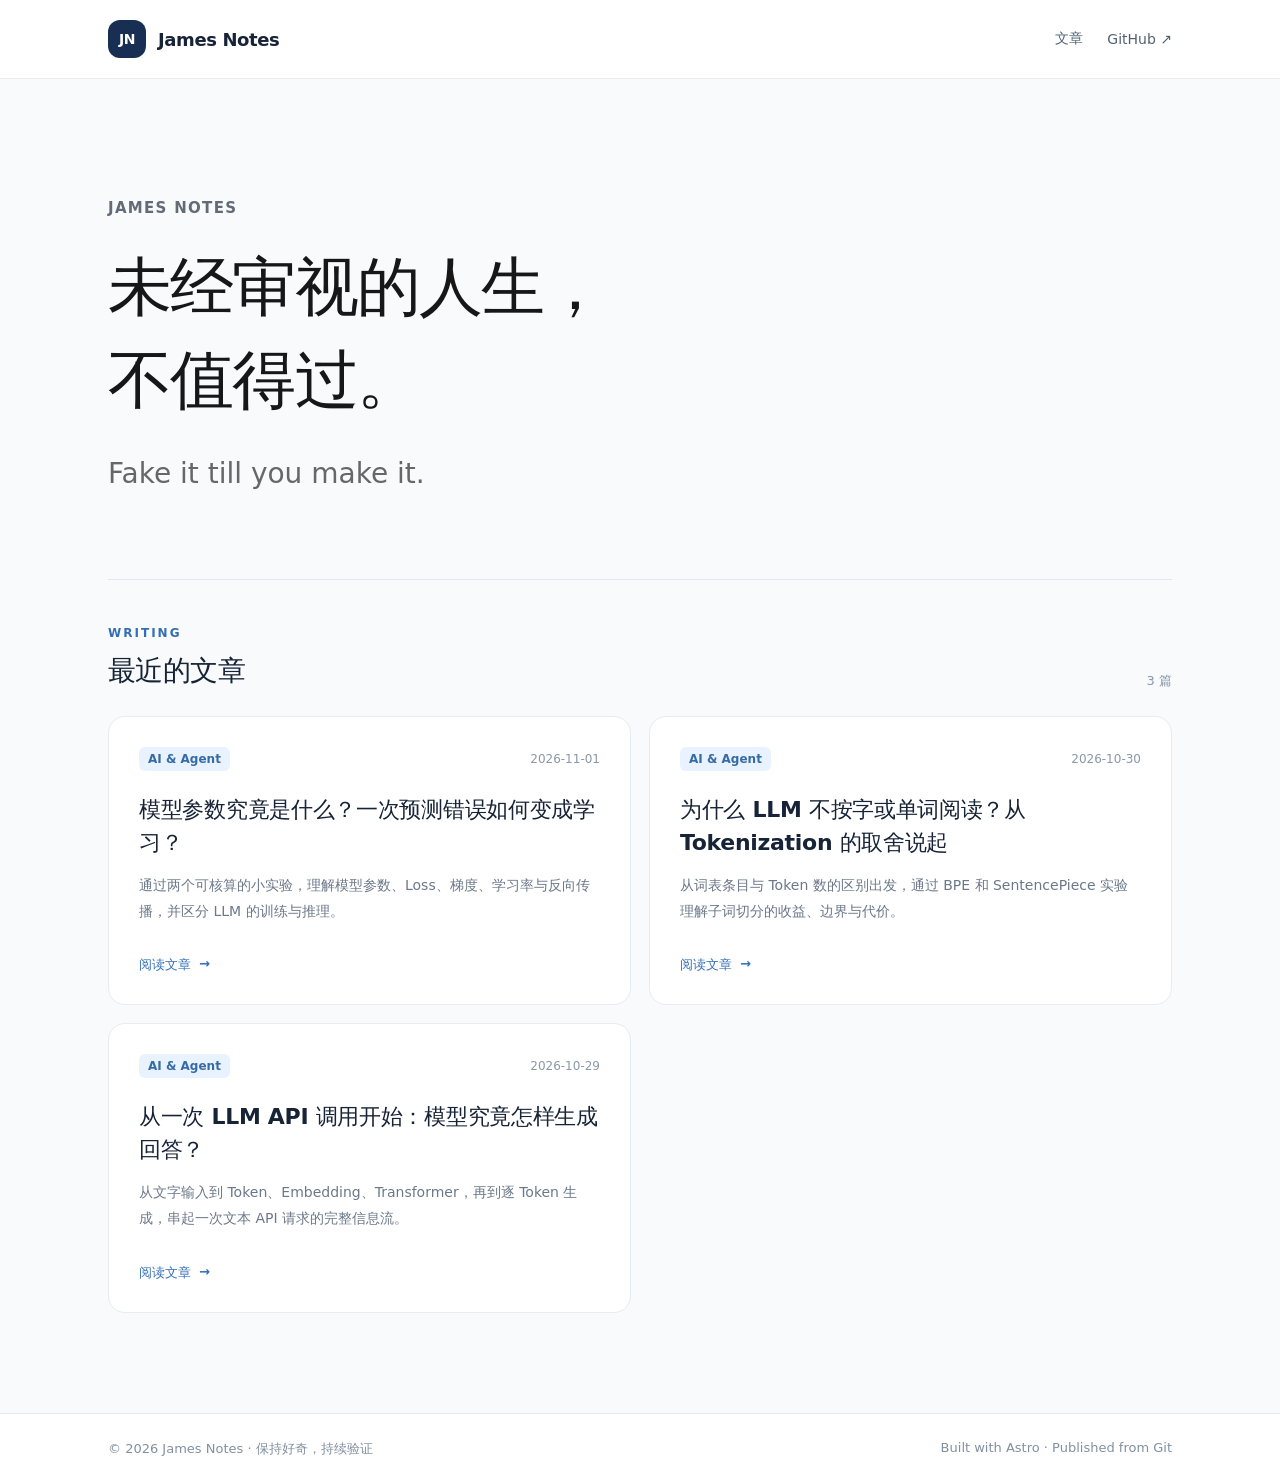
==== commit 830d31f7: "Publish James Notes from private approved source (1ae688fe6db6)" ====
--- a/index.html
+++ b/index.html
@@ -1,3 +1,3 @@
 <!DOCTYPE html><html lang="zh-CN"><head><meta charset="utf-8"><meta name="viewport" content="width=device-width,initial-scale=1"><meta name="description" content="关于技术、生活与思考的个人笔记"><link rel="canonical" href="https://james-chi-jie.github.io/"><meta name="theme-color" content="#f8fafc"><title>James Notes</title><style>:root{color:#172336;font-synthesis:none;background:#f8fafc;font-family:-apple-system,BlinkMacSystemFont,SF Pro Text,PingFang SC,Microsoft YaHei,system-ui,sans-serif}*{box-sizing:border-box}html{scroll-behavior:smooth}body{margin:0}a{color:inherit}img{max-width:100%}.shell{max-width:1120px;margin:0 auto;padding:0 28px}.topbar{background:#fff;border-bottom:1px solid #e9edf2}.nav{justify-content:space-between;align-items:center;gap:20px;height:78px;display:flex}.brand{letter-spacing:-.4px;align-items:center;gap:12px;font-size:18px;font-weight:800;text-decoration:none;display:flex}.brand-mark{color:#fff;background:#182e52;border-radius:12px;place-items:center;width:38px;height:38px;font-size:14px;display:grid}.navlinks{color:#526175;align-items:center;gap:24px;font-size:14px;display:flex}.navlinks a{text-decoration:none}.navlinks a:hover{color:#2563eb}.main{min-height:calc(100vh - 174px)}.footer{color:#8390a0;background:#fff;border-top:1px solid #e5eaf0;padding:26px 0;font-size:13px}.footer-row{justify-content:space-between;gap:15px;display:flex}.eyebrow{letter-spacing:2px;color:#346db4;text-transform:uppercase;font-size:12px;font-weight:700}.muted{color:#637287}@media (width<=650px){.shell{padding:0 18px}.nav{height:64px}.navlinks{gap:12px;font-size:13px}.brand{font-size:16px}.footer-row{display:block}}
 .hero[data-astro-cid-lcdefpme]{max-width:790px;padding:105px 0 82px}.hero[data-astro-cid-lcdefpme] .eyebrow[data-astro-cid-lcdefpme]{color:#626b76;letter-spacing:1.3px;font-size:15px;font-weight:600}.hero[data-astro-cid-lcdefpme] h1[data-astro-cid-lcdefpme]{letter-spacing:-1.8px;color:#171717;margin:24px 0 20px;font-size:clamp(38px,5.4vw,64px);line-height:1.46}.hero[data-astro-cid-lcdefpme] h1[data-astro-cid-lcdefpme] span[data-astro-cid-lcdefpme]{color:inherit}.quote[data-astro-cid-lcdefpme]{color:#676767;margin:24px 0 0;font-size:clamp(20px,2.8vw,28px);font-style:italic;line-height:1.6}.entries[data-astro-cid-lcdefpme]{border-top:1px solid #e2e8f1;padding:34px 0 100px}.section-title[data-astro-cid-lcdefpme]{justify-content:space-between;align-items:end;margin-bottom:26px;display:flex}.section-title[data-astro-cid-lcdefpme] h2[data-astro-cid-lcdefpme]{letter-spacing:-.6px;margin:8px 0 0;font-size:28px}.count[data-astro-cid-lcdefpme]{color:#8997a9;font-size:13px}.cards[data-astro-cid-lcdefpme]{grid-template-columns:repeat(2,minmax(0,1fr));gap:18px;display:grid}.article-card[data-astro-cid-lcdefpme]{background:#fff;border:1px solid #e7ecf3;border-radius:17px;padding:30px;text-decoration:none;transition:transform .15s,border-color .15s,box-shadow .15s;display:block}.article-card[data-astro-cid-lcdefpme]:hover{border-color:#bdd4f1;transform:translateY(-3px);box-shadow:0 12px 35px #152b4b0e}.article-meta[data-astro-cid-lcdefpme]{color:#8b98a8;justify-content:space-between;align-items:center;gap:10px;font-size:12px;display:flex}.tag[data-astro-cid-lcdefpme]{color:#366ba6;background:#e9f2ff;border-radius:6px;padding:5px 9px;font-weight:700}.article-card[data-astro-cid-lcdefpme] h3[data-astro-cid-lcdefpme]{letter-spacing:-.3px;margin:22px 0 12px;font-size:22px;line-height:1.5}.article-card[data-astro-cid-lcdefpme] p[data-astro-cid-lcdefpme]{color:#6b7889;min-height:50px;font-size:14px;line-height:1.85}.read[data-astro-cid-lcdefpme]{color:#346fb7;gap:8px;margin-top:18px;font-size:13px;font-weight:700;display:inline-flex}.empty[data-astro-cid-lcdefpme]{text-align:center;color:#74839a;background:#fff;border:1px dashed #dce5ef;border-radius:16px;padding:48px 20px}.empty-icon[data-astro-cid-lcdefpme]{color:#467ec7;font-size:26px}.empty[data-astro-cid-lcdefpme] h3[data-astro-cid-lcdefpme]{color:#253d5b;margin:10px 0}.empty[data-astro-cid-lcdefpme] p[data-astro-cid-lcdefpme]{font-size:14px}@media (width<=650px){.hero[data-astro-cid-lcdefpme]{padding:70px 0 66px}.hero[data-astro-cid-lcdefpme] h1[data-astro-cid-lcdefpme]{letter-spacing:-.8px;font-size:clamp(30px,7.5vw,42px);line-height:1.5}.quote[data-astro-cid-lcdefpme]{font-size:20px}.cards[data-astro-cid-lcdefpme]{grid-template-columns:1fr}.article-card[data-astro-cid-lcdefpme]{padding:24px}.entries[data-astro-cid-lcdefpme]{padding-bottom:70px}}
-</style></head><body><header class="topbar"><div class="shell nav"><a class="brand" href="/"><span class="brand-mark">JN</span><span>James Notes</span></a><nav class="navlinks" aria-label="主导航"><a href="/">文章</a><a href="https://github.com/James-Chi-Jie" target="_blank" rel="noreferrer">GitHub ↗</a></nav></div></header><main class="main"><div class="shell" data-astro-cid-lcdefpme><section class="hero" data-astro-cid-lcdefpme><p class="eyebrow" data-astro-cid-lcdefpme>JAMES NOTES</p><h1 data-astro-cid-lcdefpme>未经审视的人生，<br data-astro-cid-lcdefpme><span data-astro-cid-lcdefpme>不值得过。</span></h1><p class="quote" data-astro-cid-lcdefpme>Fake it till you make it.</p></section><section class="entries" data-astro-cid-lcdefpme><div class="section-title" data-astro-cid-lcdefpme><div data-astro-cid-lcdefpme><p class="eyebrow" data-astro-cid-lcdefpme>WRITING</p><h2 data-astro-cid-lcdefpme>最近的文章</h2></div><span class="count" data-astro-cid-lcdefpme>2 篇</span></div><div class="cards" data-astro-cid-lcdefpme><a class="article-card" href="/articles/tokenization/" data-astro-cid-lcdefpme><span class="article-meta" data-astro-cid-lcdefpme><span class="tag" data-astro-cid-lcdefpme>AI &amp; Agent</span><time datetime="2026-10-30" data-astro-cid-lcdefpme>2026-10-30</time></span><h3 data-astro-cid-lcdefpme>为什么 LLM 不按字或单词阅读？从 Tokenization 的取舍说起</h3><p data-astro-cid-lcdefpme>从词表条目与 Token 数的区别出发，通过 BPE 和 SentencePiece 实验理解子词切分的收益、边界与代价。</p><span class="read" data-astro-cid-lcdefpme>阅读文章 <span aria-hidden="true" data-astro-cid-lcdefpme>→</span></span></a><a class="article-card" href="/articles/llm-api/" data-astro-cid-lcdefpme><span class="article-meta" data-astro-cid-lcdefpme><span class="tag" data-astro-cid-lcdefpme>AI &amp; Agent</span><time datetime="2026-10-29" data-astro-cid-lcdefpme>2026-10-29</time></span><h3 data-astro-cid-lcdefpme>从一次 LLM API 调用开始：模型究竟怎样生成回答？</h3><p data-astro-cid-lcdefpme>从文字输入到 Token、Embedding、Transformer，再到逐 Token 生成，串起一次文本 API 请求的完整信息流。</p><span class="read" data-astro-cid-lcdefpme>阅读文章 <span aria-hidden="true" data-astro-cid-lcdefpme>→</span></span></a></div></section></div></main><footer class="footer"><div class="shell footer-row"><span>© 2026 James Notes · 保持好奇，持续验证</span><span>Built with Astro · Published from Git</span></div></footer></body></html>+</style></head><body><header class="topbar"><div class="shell nav"><a class="brand" href="/"><span class="brand-mark">JN</span><span>James Notes</span></a><nav class="navlinks" aria-label="主导航"><a href="/">文章</a><a href="https://github.com/James-Chi-Jie" target="_blank" rel="noreferrer">GitHub ↗</a></nav></div></header><main class="main"><div class="shell" data-astro-cid-lcdefpme><section class="hero" data-astro-cid-lcdefpme><p class="eyebrow" data-astro-cid-lcdefpme>JAMES NOTES</p><h1 data-astro-cid-lcdefpme>未经审视的人生，<br data-astro-cid-lcdefpme><span data-astro-cid-lcdefpme>不值得过。</span></h1><p class="quote" data-astro-cid-lcdefpme>Fake it till you make it.</p></section><section class="entries" data-astro-cid-lcdefpme><div class="section-title" data-astro-cid-lcdefpme><div data-astro-cid-lcdefpme><p class="eyebrow" data-astro-cid-lcdefpme>WRITING</p><h2 data-astro-cid-lcdefpme>最近的文章</h2></div><span class="count" data-astro-cid-lcdefpme>3 篇</span></div><div class="cards" data-astro-cid-lcdefpme><a class="article-card" href="/articles/parameters-training/" data-astro-cid-lcdefpme><span class="article-meta" data-astro-cid-lcdefpme><span class="tag" data-astro-cid-lcdefpme>AI &amp; Agent</span><time datetime="2026-11-01" data-astro-cid-lcdefpme>2026-11-01</time></span><h3 data-astro-cid-lcdefpme>模型参数究竟是什么？一次预测错误如何变成学习？</h3><p data-astro-cid-lcdefpme>通过两个可核算的小实验，理解模型参数、Loss、梯度、学习率与反向传播，并区分 LLM 的训练与推理。</p><span class="read" data-astro-cid-lcdefpme>阅读文章 <span aria-hidden="true" data-astro-cid-lcdefpme>→</span></span></a><a class="article-card" href="/articles/tokenization/" data-astro-cid-lcdefpme><span class="article-meta" data-astro-cid-lcdefpme><span class="tag" data-astro-cid-lcdefpme>AI &amp; Agent</span><time datetime="2026-10-30" data-astro-cid-lcdefpme>2026-10-30</time></span><h3 data-astro-cid-lcdefpme>为什么 LLM 不按字或单词阅读？从 Tokenization 的取舍说起</h3><p data-astro-cid-lcdefpme>从词表条目与 Token 数的区别出发，通过 BPE 和 SentencePiece 实验理解子词切分的收益、边界与代价。</p><span class="read" data-astro-cid-lcdefpme>阅读文章 <span aria-hidden="true" data-astro-cid-lcdefpme>→</span></span></a><a class="article-card" href="/articles/llm-api/" data-astro-cid-lcdefpme><span class="article-meta" data-astro-cid-lcdefpme><span class="tag" data-astro-cid-lcdefpme>AI &amp; Agent</span><time datetime="2026-10-29" data-astro-cid-lcdefpme>2026-10-29</time></span><h3 data-astro-cid-lcdefpme>从一次 LLM API 调用开始：模型究竟怎样生成回答？</h3><p data-astro-cid-lcdefpme>从文字输入到 Token、Embedding、Transformer，再到逐 Token 生成，串起一次文本 API 请求的完整信息流。</p><span class="read" data-astro-cid-lcdefpme>阅读文章 <span aria-hidden="true" data-astro-cid-lcdefpme>→</span></span></a></div></section></div></main><footer class="footer"><div class="shell footer-row"><span>© 2026 James Notes · 保持好奇，持续验证</span><span>Built with Astro · Published from Git</span></div></footer></body></html>
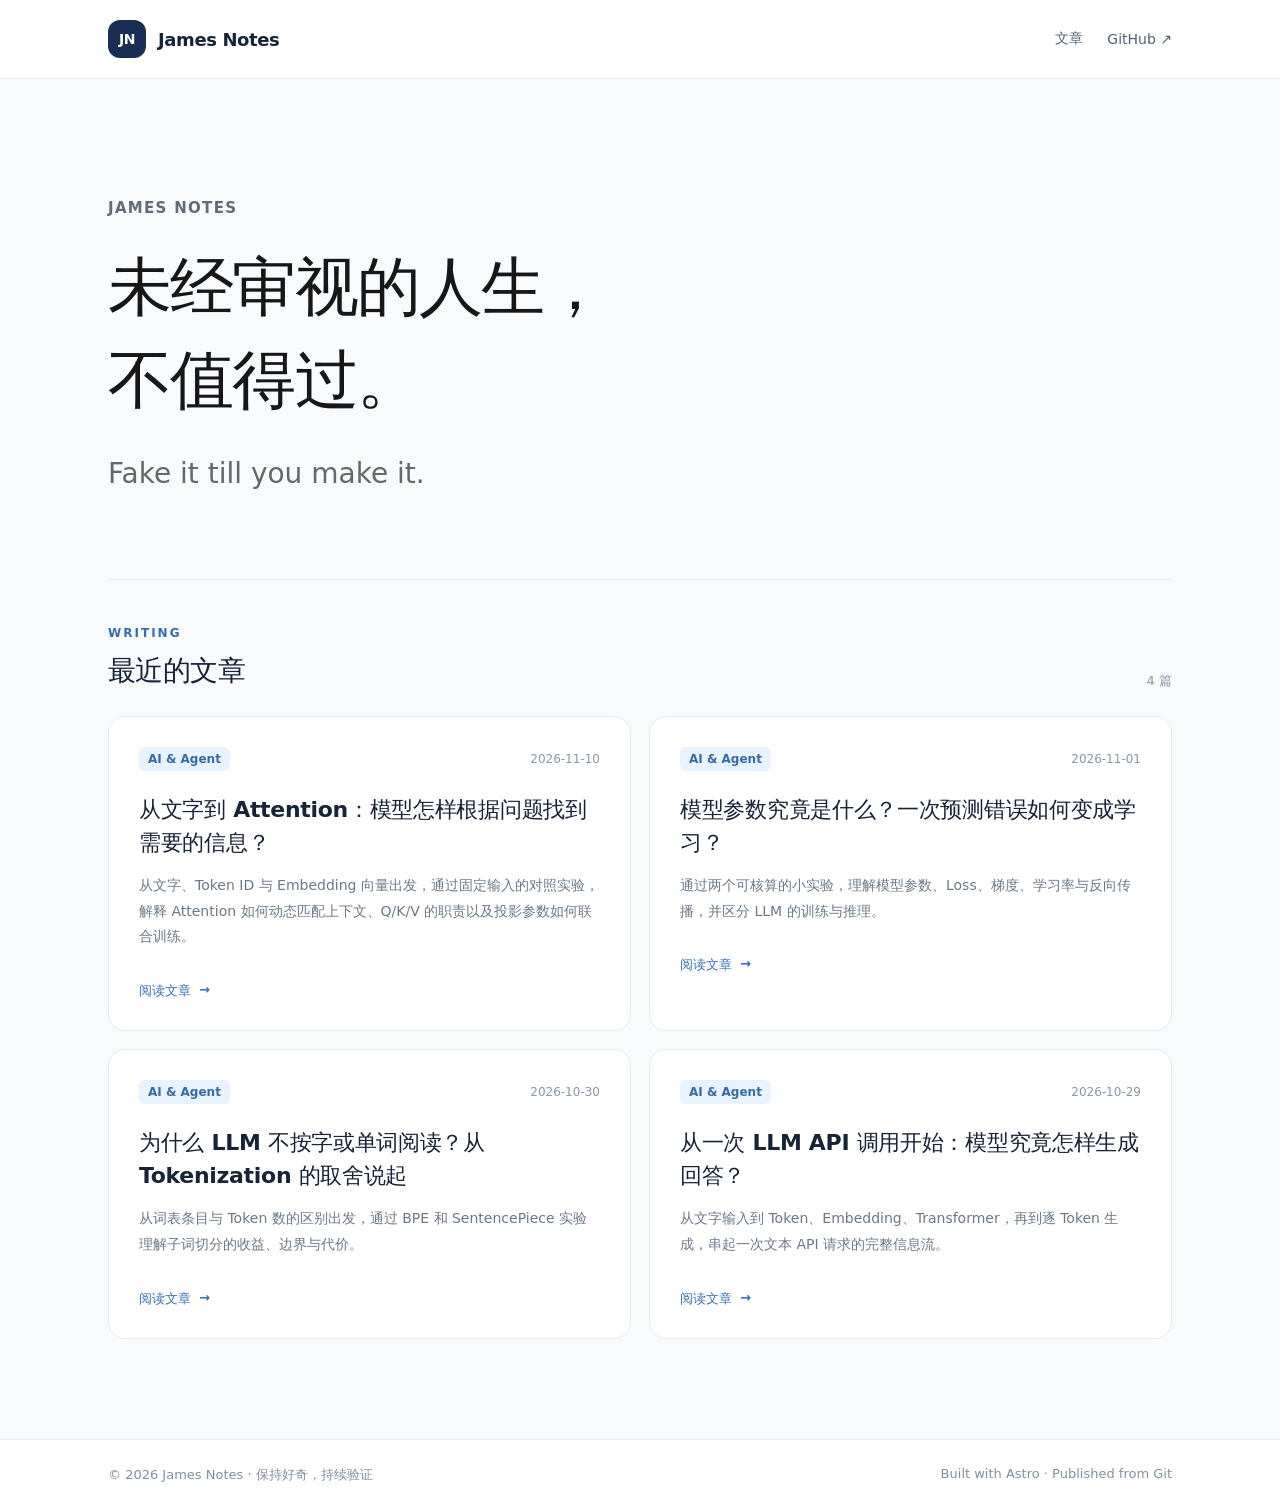
==== commit 9f6b60c6: "Publish James Notes from private approved source (52a52b75acf3)" ====
--- a/index.html
+++ b/index.html
@@ -1,3 +1,3 @@
 <!DOCTYPE html><html lang="zh-CN"><head><meta charset="utf-8"><meta name="viewport" content="width=device-width,initial-scale=1"><meta name="description" content="关于技术、生活与思考的个人笔记"><link rel="canonical" href="https://james-chi-jie.github.io/"><meta name="theme-color" content="#f8fafc"><title>James Notes</title><style>:root{color:#172336;font-synthesis:none;background:#f8fafc;font-family:-apple-system,BlinkMacSystemFont,SF Pro Text,PingFang SC,Microsoft YaHei,system-ui,sans-serif}*{box-sizing:border-box}html{scroll-behavior:smooth}body{margin:0}a{color:inherit}img{max-width:100%}.shell{max-width:1120px;margin:0 auto;padding:0 28px}.topbar{background:#fff;border-bottom:1px solid #e9edf2}.nav{justify-content:space-between;align-items:center;gap:20px;height:78px;display:flex}.brand{letter-spacing:-.4px;align-items:center;gap:12px;font-size:18px;font-weight:800;text-decoration:none;display:flex}.brand-mark{color:#fff;background:#182e52;border-radius:12px;place-items:center;width:38px;height:38px;font-size:14px;display:grid}.navlinks{color:#526175;align-items:center;gap:24px;font-size:14px;display:flex}.navlinks a{text-decoration:none}.navlinks a:hover{color:#2563eb}.main{min-height:calc(100vh - 174px)}.footer{color:#8390a0;background:#fff;border-top:1px solid #e5eaf0;padding:26px 0;font-size:13px}.footer-row{justify-content:space-between;gap:15px;display:flex}.eyebrow{letter-spacing:2px;color:#346db4;text-transform:uppercase;font-size:12px;font-weight:700}.muted{color:#637287}@media (width<=650px){.shell{padding:0 18px}.nav{height:64px}.navlinks{gap:12px;font-size:13px}.brand{font-size:16px}.footer-row{display:block}}
 .hero[data-astro-cid-lcdefpme]{max-width:790px;padding:105px 0 82px}.hero[data-astro-cid-lcdefpme] .eyebrow[data-astro-cid-lcdefpme]{color:#626b76;letter-spacing:1.3px;font-size:15px;font-weight:600}.hero[data-astro-cid-lcdefpme] h1[data-astro-cid-lcdefpme]{letter-spacing:-1.8px;color:#171717;margin:24px 0 20px;font-size:clamp(38px,5.4vw,64px);line-height:1.46}.hero[data-astro-cid-lcdefpme] h1[data-astro-cid-lcdefpme] span[data-astro-cid-lcdefpme]{color:inherit}.quote[data-astro-cid-lcdefpme]{color:#676767;margin:24px 0 0;font-size:clamp(20px,2.8vw,28px);font-style:italic;line-height:1.6}.entries[data-astro-cid-lcdefpme]{border-top:1px solid #e2e8f1;padding:34px 0 100px}.section-title[data-astro-cid-lcdefpme]{justify-content:space-between;align-items:end;margin-bottom:26px;display:flex}.section-title[data-astro-cid-lcdefpme] h2[data-astro-cid-lcdefpme]{letter-spacing:-.6px;margin:8px 0 0;font-size:28px}.count[data-astro-cid-lcdefpme]{color:#8997a9;font-size:13px}.cards[data-astro-cid-lcdefpme]{grid-template-columns:repeat(2,minmax(0,1fr));gap:18px;display:grid}.article-card[data-astro-cid-lcdefpme]{background:#fff;border:1px solid #e7ecf3;border-radius:17px;padding:30px;text-decoration:none;transition:transform .15s,border-color .15s,box-shadow .15s;display:block}.article-card[data-astro-cid-lcdefpme]:hover{border-color:#bdd4f1;transform:translateY(-3px);box-shadow:0 12px 35px #152b4b0e}.article-meta[data-astro-cid-lcdefpme]{color:#8b98a8;justify-content:space-between;align-items:center;gap:10px;font-size:12px;display:flex}.tag[data-astro-cid-lcdefpme]{color:#366ba6;background:#e9f2ff;border-radius:6px;padding:5px 9px;font-weight:700}.article-card[data-astro-cid-lcdefpme] h3[data-astro-cid-lcdefpme]{letter-spacing:-.3px;margin:22px 0 12px;font-size:22px;line-height:1.5}.article-card[data-astro-cid-lcdefpme] p[data-astro-cid-lcdefpme]{color:#6b7889;min-height:50px;font-size:14px;line-height:1.85}.read[data-astro-cid-lcdefpme]{color:#346fb7;gap:8px;margin-top:18px;font-size:13px;font-weight:700;display:inline-flex}.empty[data-astro-cid-lcdefpme]{text-align:center;color:#74839a;background:#fff;border:1px dashed #dce5ef;border-radius:16px;padding:48px 20px}.empty-icon[data-astro-cid-lcdefpme]{color:#467ec7;font-size:26px}.empty[data-astro-cid-lcdefpme] h3[data-astro-cid-lcdefpme]{color:#253d5b;margin:10px 0}.empty[data-astro-cid-lcdefpme] p[data-astro-cid-lcdefpme]{font-size:14px}@media (width<=650px){.hero[data-astro-cid-lcdefpme]{padding:70px 0 66px}.hero[data-astro-cid-lcdefpme] h1[data-astro-cid-lcdefpme]{letter-spacing:-.8px;font-size:clamp(30px,7.5vw,42px);line-height:1.5}.quote[data-astro-cid-lcdefpme]{font-size:20px}.cards[data-astro-cid-lcdefpme]{grid-template-columns:1fr}.article-card[data-astro-cid-lcdefpme]{padding:24px}.entries[data-astro-cid-lcdefpme]{padding-bottom:70px}}
-</style></head><body><header class="topbar"><div class="shell nav"><a class="brand" href="/"><span class="brand-mark">JN</span><span>James Notes</span></a><nav class="navlinks" aria-label="主导航"><a href="/">文章</a><a href="https://github.com/James-Chi-Jie" target="_blank" rel="noreferrer">GitHub ↗</a></nav></div></header><main class="main"><div class="shell" data-astro-cid-lcdefpme><section class="hero" data-astro-cid-lcdefpme><p class="eyebrow" data-astro-cid-lcdefpme>JAMES NOTES</p><h1 data-astro-cid-lcdefpme>未经审视的人生，<br data-astro-cid-lcdefpme><span data-astro-cid-lcdefpme>不值得过。</span></h1><p class="quote" data-astro-cid-lcdefpme>Fake it till you make it.</p></section><section class="entries" data-astro-cid-lcdefpme><div class="section-title" data-astro-cid-lcdefpme><div data-astro-cid-lcdefpme><p class="eyebrow" data-astro-cid-lcdefpme>WRITING</p><h2 data-astro-cid-lcdefpme>最近的文章</h2></div><span class="count" data-astro-cid-lcdefpme>3 篇</span></div><div class="cards" data-astro-cid-lcdefpme><a class="article-card" href="/articles/parameters-training/" data-astro-cid-lcdefpme><span class="article-meta" data-astro-cid-lcdefpme><span class="tag" data-astro-cid-lcdefpme>AI &amp; Agent</span><time datetime="2026-11-01" data-astro-cid-lcdefpme>2026-11-01</time></span><h3 data-astro-cid-lcdefpme>模型参数究竟是什么？一次预测错误如何变成学习？</h3><p data-astro-cid-lcdefpme>通过两个可核算的小实验，理解模型参数、Loss、梯度、学习率与反向传播，并区分 LLM 的训练与推理。</p><span class="read" data-astro-cid-lcdefpme>阅读文章 <span aria-hidden="true" data-astro-cid-lcdefpme>→</span></span></a><a class="article-card" href="/articles/tokenization/" data-astro-cid-lcdefpme><span class="article-meta" data-astro-cid-lcdefpme><span class="tag" data-astro-cid-lcdefpme>AI &amp; Agent</span><time datetime="2026-10-30" data-astro-cid-lcdefpme>2026-10-30</time></span><h3 data-astro-cid-lcdefpme>为什么 LLM 不按字或单词阅读？从 Tokenization 的取舍说起</h3><p data-astro-cid-lcdefpme>从词表条目与 Token 数的区别出发，通过 BPE 和 SentencePiece 实验理解子词切分的收益、边界与代价。</p><span class="read" data-astro-cid-lcdefpme>阅读文章 <span aria-hidden="true" data-astro-cid-lcdefpme>→</span></span></a><a class="article-card" href="/articles/llm-api/" data-astro-cid-lcdefpme><span class="article-meta" data-astro-cid-lcdefpme><span class="tag" data-astro-cid-lcdefpme>AI &amp; Agent</span><time datetime="2026-10-29" data-astro-cid-lcdefpme>2026-10-29</time></span><h3 data-astro-cid-lcdefpme>从一次 LLM API 调用开始：模型究竟怎样生成回答？</h3><p data-astro-cid-lcdefpme>从文字输入到 Token、Embedding、Transformer，再到逐 Token 生成，串起一次文本 API 请求的完整信息流。</p><span class="read" data-astro-cid-lcdefpme>阅读文章 <span aria-hidden="true" data-astro-cid-lcdefpme>→</span></span></a></div></section></div></main><footer class="footer"><div class="shell footer-row"><span>© 2026 James Notes · 保持好奇，持续验证</span><span>Built with Astro · Published from Git</span></div></footer></body></html>+</style></head><body><header class="topbar"><div class="shell nav"><a class="brand" href="/"><span class="brand-mark">JN</span><span>James Notes</span></a><nav class="navlinks" aria-label="主导航"><a href="/">文章</a><a href="https://github.com/James-Chi-Jie" target="_blank" rel="noreferrer">GitHub ↗</a></nav></div></header><main class="main"><div class="shell" data-astro-cid-lcdefpme><section class="hero" data-astro-cid-lcdefpme><p class="eyebrow" data-astro-cid-lcdefpme>JAMES NOTES</p><h1 data-astro-cid-lcdefpme>未经审视的人生，<br data-astro-cid-lcdefpme><span data-astro-cid-lcdefpme>不值得过。</span></h1><p class="quote" data-astro-cid-lcdefpme>Fake it till you make it.</p></section><section class="entries" data-astro-cid-lcdefpme><div class="section-title" data-astro-cid-lcdefpme><div data-astro-cid-lcdefpme><p class="eyebrow" data-astro-cid-lcdefpme>WRITING</p><h2 data-astro-cid-lcdefpme>最近的文章</h2></div><span class="count" data-astro-cid-lcdefpme>4 篇</span></div><div class="cards" data-astro-cid-lcdefpme><a class="article-card" href="/articles/embedding-attention/" data-astro-cid-lcdefpme><span class="article-meta" data-astro-cid-lcdefpme><span class="tag" data-astro-cid-lcdefpme>AI &amp; Agent</span><time datetime="2026-11-10" data-astro-cid-lcdefpme>2026-11-10</time></span><h3 data-astro-cid-lcdefpme>从文字到 Attention：模型怎样根据问题找到需要的信息？</h3><p data-astro-cid-lcdefpme>从文字、Token ID 与 Embedding 向量出发，通过固定输入的对照实验，解释 Attention 如何动态匹配上下文、Q/K/V 的职责以及投影参数如何联合训练。</p><span class="read" data-astro-cid-lcdefpme>阅读文章 <span aria-hidden="true" data-astro-cid-lcdefpme>→</span></span></a><a class="article-card" href="/articles/parameters-training/" data-astro-cid-lcdefpme><span class="article-meta" data-astro-cid-lcdefpme><span class="tag" data-astro-cid-lcdefpme>AI &amp; Agent</span><time datetime="2026-11-01" data-astro-cid-lcdefpme>2026-11-01</time></span><h3 data-astro-cid-lcdefpme>模型参数究竟是什么？一次预测错误如何变成学习？</h3><p data-astro-cid-lcdefpme>通过两个可核算的小实验，理解模型参数、Loss、梯度、学习率与反向传播，并区分 LLM 的训练与推理。</p><span class="read" data-astro-cid-lcdefpme>阅读文章 <span aria-hidden="true" data-astro-cid-lcdefpme>→</span></span></a><a class="article-card" href="/articles/tokenization/" data-astro-cid-lcdefpme><span class="article-meta" data-astro-cid-lcdefpme><span class="tag" data-astro-cid-lcdefpme>AI &amp; Agent</span><time datetime="2026-10-30" data-astro-cid-lcdefpme>2026-10-30</time></span><h3 data-astro-cid-lcdefpme>为什么 LLM 不按字或单词阅读？从 Tokenization 的取舍说起</h3><p data-astro-cid-lcdefpme>从词表条目与 Token 数的区别出发，通过 BPE 和 SentencePiece 实验理解子词切分的收益、边界与代价。</p><span class="read" data-astro-cid-lcdefpme>阅读文章 <span aria-hidden="true" data-astro-cid-lcdefpme>→</span></span></a><a class="article-card" href="/articles/llm-api/" data-astro-cid-lcdefpme><span class="article-meta" data-astro-cid-lcdefpme><span class="tag" data-astro-cid-lcdefpme>AI &amp; Agent</span><time datetime="2026-10-29" data-astro-cid-lcdefpme>2026-10-29</time></span><h3 data-astro-cid-lcdefpme>从一次 LLM API 调用开始：模型究竟怎样生成回答？</h3><p data-astro-cid-lcdefpme>从文字输入到 Token、Embedding、Transformer，再到逐 Token 生成，串起一次文本 API 请求的完整信息流。</p><span class="read" data-astro-cid-lcdefpme>阅读文章 <span aria-hidden="true" data-astro-cid-lcdefpme>→</span></span></a></div></section></div></main><footer class="footer"><div class="shell footer-row"><span>© 2026 James Notes · 保持好奇，持续验证</span><span>Built with Astro · Published from Git</span></div></footer></body></html>
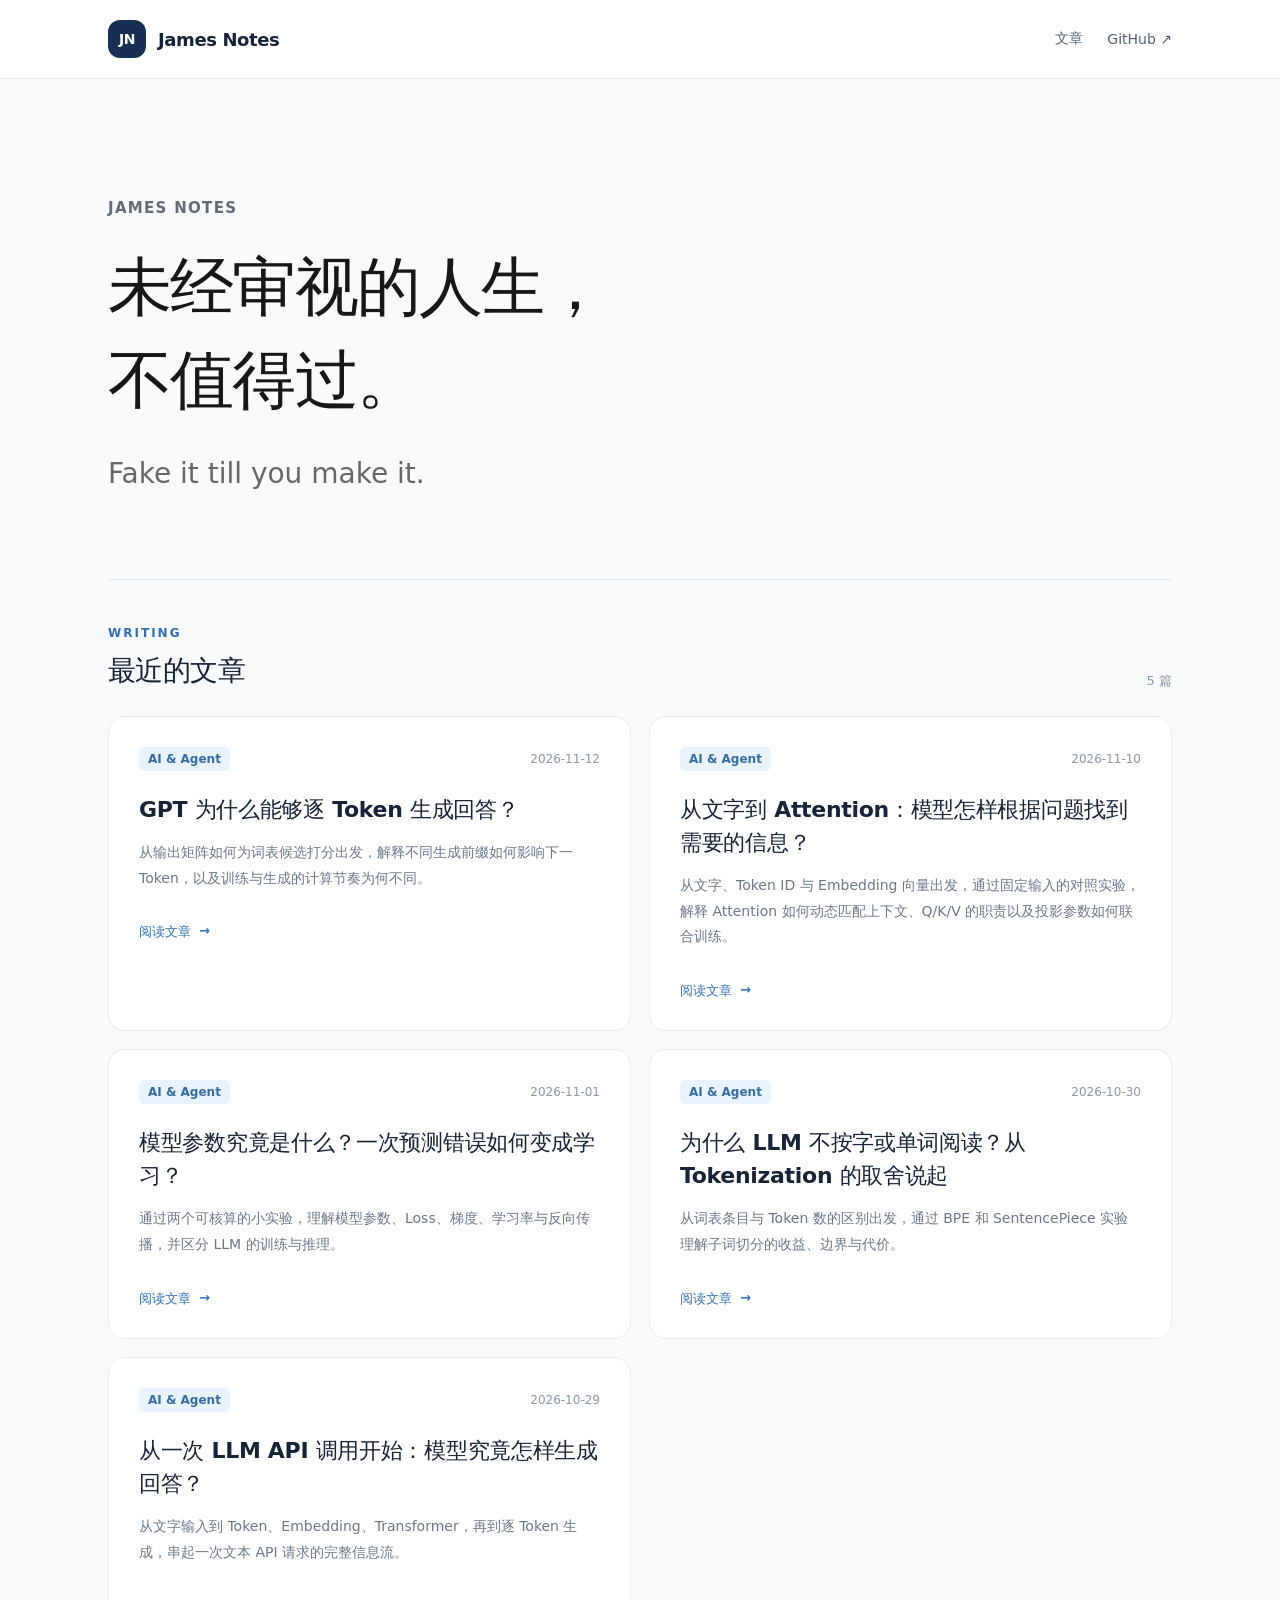
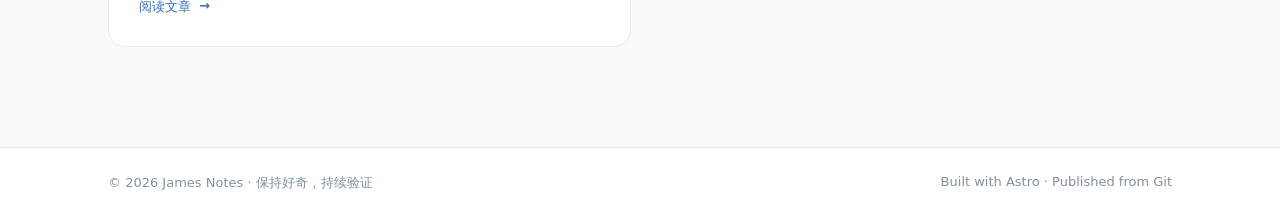
==== commit 3997c19d: "Publish James Notes from private approved source (48a8f0af61bf)" ====
--- a/index.html
+++ b/index.html
@@ -1,3 +1,3 @@
 <!DOCTYPE html><html lang="zh-CN"><head><meta charset="utf-8"><meta name="viewport" content="width=device-width,initial-scale=1"><meta name="description" content="关于技术、生活与思考的个人笔记"><link rel="canonical" href="https://james-chi-jie.github.io/"><meta name="theme-color" content="#f8fafc"><title>James Notes</title><style>:root{color:#172336;font-synthesis:none;background:#f8fafc;font-family:-apple-system,BlinkMacSystemFont,SF Pro Text,PingFang SC,Microsoft YaHei,system-ui,sans-serif}*{box-sizing:border-box}html{scroll-behavior:smooth}body{margin:0}a{color:inherit}img{max-width:100%}.shell{max-width:1120px;margin:0 auto;padding:0 28px}.topbar{background:#fff;border-bottom:1px solid #e9edf2}.nav{justify-content:space-between;align-items:center;gap:20px;height:78px;display:flex}.brand{letter-spacing:-.4px;align-items:center;gap:12px;font-size:18px;font-weight:800;text-decoration:none;display:flex}.brand-mark{color:#fff;background:#182e52;border-radius:12px;place-items:center;width:38px;height:38px;font-size:14px;display:grid}.navlinks{color:#526175;align-items:center;gap:24px;font-size:14px;display:flex}.navlinks a{text-decoration:none}.navlinks a:hover{color:#2563eb}.main{min-height:calc(100vh - 174px)}.footer{color:#8390a0;background:#fff;border-top:1px solid #e5eaf0;padding:26px 0;font-size:13px}.footer-row{justify-content:space-between;gap:15px;display:flex}.eyebrow{letter-spacing:2px;color:#346db4;text-transform:uppercase;font-size:12px;font-weight:700}.muted{color:#637287}@media (width<=650px){.shell{padding:0 18px}.nav{height:64px}.navlinks{gap:12px;font-size:13px}.brand{font-size:16px}.footer-row{display:block}}
 .hero[data-astro-cid-lcdefpme]{max-width:790px;padding:105px 0 82px}.hero[data-astro-cid-lcdefpme] .eyebrow[data-astro-cid-lcdefpme]{color:#626b76;letter-spacing:1.3px;font-size:15px;font-weight:600}.hero[data-astro-cid-lcdefpme] h1[data-astro-cid-lcdefpme]{letter-spacing:-1.8px;color:#171717;margin:24px 0 20px;font-size:clamp(38px,5.4vw,64px);line-height:1.46}.hero[data-astro-cid-lcdefpme] h1[data-astro-cid-lcdefpme] span[data-astro-cid-lcdefpme]{color:inherit}.quote[data-astro-cid-lcdefpme]{color:#676767;margin:24px 0 0;font-size:clamp(20px,2.8vw,28px);font-style:italic;line-height:1.6}.entries[data-astro-cid-lcdefpme]{border-top:1px solid #e2e8f1;padding:34px 0 100px}.section-title[data-astro-cid-lcdefpme]{justify-content:space-between;align-items:end;margin-bottom:26px;display:flex}.section-title[data-astro-cid-lcdefpme] h2[data-astro-cid-lcdefpme]{letter-spacing:-.6px;margin:8px 0 0;font-size:28px}.count[data-astro-cid-lcdefpme]{color:#8997a9;font-size:13px}.cards[data-astro-cid-lcdefpme]{grid-template-columns:repeat(2,minmax(0,1fr));gap:18px;display:grid}.article-card[data-astro-cid-lcdefpme]{background:#fff;border:1px solid #e7ecf3;border-radius:17px;padding:30px;text-decoration:none;transition:transform .15s,border-color .15s,box-shadow .15s;display:block}.article-card[data-astro-cid-lcdefpme]:hover{border-color:#bdd4f1;transform:translateY(-3px);box-shadow:0 12px 35px #152b4b0e}.article-meta[data-astro-cid-lcdefpme]{color:#8b98a8;justify-content:space-between;align-items:center;gap:10px;font-size:12px;display:flex}.tag[data-astro-cid-lcdefpme]{color:#366ba6;background:#e9f2ff;border-radius:6px;padding:5px 9px;font-weight:700}.article-card[data-astro-cid-lcdefpme] h3[data-astro-cid-lcdefpme]{letter-spacing:-.3px;margin:22px 0 12px;font-size:22px;line-height:1.5}.article-card[data-astro-cid-lcdefpme] p[data-astro-cid-lcdefpme]{color:#6b7889;min-height:50px;font-size:14px;line-height:1.85}.read[data-astro-cid-lcdefpme]{color:#346fb7;gap:8px;margin-top:18px;font-size:13px;font-weight:700;display:inline-flex}.empty[data-astro-cid-lcdefpme]{text-align:center;color:#74839a;background:#fff;border:1px dashed #dce5ef;border-radius:16px;padding:48px 20px}.empty-icon[data-astro-cid-lcdefpme]{color:#467ec7;font-size:26px}.empty[data-astro-cid-lcdefpme] h3[data-astro-cid-lcdefpme]{color:#253d5b;margin:10px 0}.empty[data-astro-cid-lcdefpme] p[data-astro-cid-lcdefpme]{font-size:14px}@media (width<=650px){.hero[data-astro-cid-lcdefpme]{padding:70px 0 66px}.hero[data-astro-cid-lcdefpme] h1[data-astro-cid-lcdefpme]{letter-spacing:-.8px;font-size:clamp(30px,7.5vw,42px);line-height:1.5}.quote[data-astro-cid-lcdefpme]{font-size:20px}.cards[data-astro-cid-lcdefpme]{grid-template-columns:1fr}.article-card[data-astro-cid-lcdefpme]{padding:24px}.entries[data-astro-cid-lcdefpme]{padding-bottom:70px}}
-</style></head><body><header class="topbar"><div class="shell nav"><a class="brand" href="/"><span class="brand-mark">JN</span><span>James Notes</span></a><nav class="navlinks" aria-label="主导航"><a href="/">文章</a><a href="https://github.com/James-Chi-Jie" target="_blank" rel="noreferrer">GitHub ↗</a></nav></div></header><main class="main"><div class="shell" data-astro-cid-lcdefpme><section class="hero" data-astro-cid-lcdefpme><p class="eyebrow" data-astro-cid-lcdefpme>JAMES NOTES</p><h1 data-astro-cid-lcdefpme>未经审视的人生，<br data-astro-cid-lcdefpme><span data-astro-cid-lcdefpme>不值得过。</span></h1><p class="quote" data-astro-cid-lcdefpme>Fake it till you make it.</p></section><section class="entries" data-astro-cid-lcdefpme><div class="section-title" data-astro-cid-lcdefpme><div data-astro-cid-lcdefpme><p class="eyebrow" data-astro-cid-lcdefpme>WRITING</p><h2 data-astro-cid-lcdefpme>最近的文章</h2></div><span class="count" data-astro-cid-lcdefpme>4 篇</span></div><div class="cards" data-astro-cid-lcdefpme><a class="article-card" href="/articles/embedding-attention/" data-astro-cid-lcdefpme><span class="article-meta" data-astro-cid-lcdefpme><span class="tag" data-astro-cid-lcdefpme>AI &amp; Agent</span><time datetime="2026-11-10" data-astro-cid-lcdefpme>2026-11-10</time></span><h3 data-astro-cid-lcdefpme>从文字到 Attention：模型怎样根据问题找到需要的信息？</h3><p data-astro-cid-lcdefpme>从文字、Token ID 与 Embedding 向量出发，通过固定输入的对照实验，解释 Attention 如何动态匹配上下文、Q/K/V 的职责以及投影参数如何联合训练。</p><span class="read" data-astro-cid-lcdefpme>阅读文章 <span aria-hidden="true" data-astro-cid-lcdefpme>→</span></span></a><a class="article-card" href="/articles/parameters-training/" data-astro-cid-lcdefpme><span class="article-meta" data-astro-cid-lcdefpme><span class="tag" data-astro-cid-lcdefpme>AI &amp; Agent</span><time datetime="2026-11-01" data-astro-cid-lcdefpme>2026-11-01</time></span><h3 data-astro-cid-lcdefpme>模型参数究竟是什么？一次预测错误如何变成学习？</h3><p data-astro-cid-lcdefpme>通过两个可核算的小实验，理解模型参数、Loss、梯度、学习率与反向传播，并区分 LLM 的训练与推理。</p><span class="read" data-astro-cid-lcdefpme>阅读文章 <span aria-hidden="true" data-astro-cid-lcdefpme>→</span></span></a><a class="article-card" href="/articles/tokenization/" data-astro-cid-lcdefpme><span class="article-meta" data-astro-cid-lcdefpme><span class="tag" data-astro-cid-lcdefpme>AI &amp; Agent</span><time datetime="2026-10-30" data-astro-cid-lcdefpme>2026-10-30</time></span><h3 data-astro-cid-lcdefpme>为什么 LLM 不按字或单词阅读？从 Tokenization 的取舍说起</h3><p data-astro-cid-lcdefpme>从词表条目与 Token 数的区别出发，通过 BPE 和 SentencePiece 实验理解子词切分的收益、边界与代价。</p><span class="read" data-astro-cid-lcdefpme>阅读文章 <span aria-hidden="true" data-astro-cid-lcdefpme>→</span></span></a><a class="article-card" href="/articles/llm-api/" data-astro-cid-lcdefpme><span class="article-meta" data-astro-cid-lcdefpme><span class="tag" data-astro-cid-lcdefpme>AI &amp; Agent</span><time datetime="2026-10-29" data-astro-cid-lcdefpme>2026-10-29</time></span><h3 data-astro-cid-lcdefpme>从一次 LLM API 调用开始：模型究竟怎样生成回答？</h3><p data-astro-cid-lcdefpme>从文字输入到 Token、Embedding、Transformer，再到逐 Token 生成，串起一次文本 API 请求的完整信息流。</p><span class="read" data-astro-cid-lcdefpme>阅读文章 <span aria-hidden="true" data-astro-cid-lcdefpme>→</span></span></a></div></section></div></main><footer class="footer"><div class="shell footer-row"><span>© 2026 James Notes · 保持好奇，持续验证</span><span>Built with Astro · Published from Git</span></div></footer></body></html>+</style></head><body><header class="topbar"><div class="shell nav"><a class="brand" href="/"><span class="brand-mark">JN</span><span>James Notes</span></a><nav class="navlinks" aria-label="主导航"><a href="/">文章</a><a href="https://github.com/James-Chi-Jie" target="_blank" rel="noreferrer">GitHub ↗</a></nav></div></header><main class="main"><div class="shell" data-astro-cid-lcdefpme><section class="hero" data-astro-cid-lcdefpme><p class="eyebrow" data-astro-cid-lcdefpme>JAMES NOTES</p><h1 data-astro-cid-lcdefpme>未经审视的人生，<br data-astro-cid-lcdefpme><span data-astro-cid-lcdefpme>不值得过。</span></h1><p class="quote" data-astro-cid-lcdefpme>Fake it till you make it.</p></section><section class="entries" data-astro-cid-lcdefpme><div class="section-title" data-astro-cid-lcdefpme><div data-astro-cid-lcdefpme><p class="eyebrow" data-astro-cid-lcdefpme>WRITING</p><h2 data-astro-cid-lcdefpme>最近的文章</h2></div><span class="count" data-astro-cid-lcdefpme>5 篇</span></div><div class="cards" data-astro-cid-lcdefpme><a class="article-card" href="/articles/gpt-autoregressive/" data-astro-cid-lcdefpme><span class="article-meta" data-astro-cid-lcdefpme><span class="tag" data-astro-cid-lcdefpme>AI &amp; Agent</span><time datetime="2026-11-12" data-astro-cid-lcdefpme>2026-11-12</time></span><h3 data-astro-cid-lcdefpme>GPT 为什么能够逐 Token 生成回答？</h3><p data-astro-cid-lcdefpme>从输出矩阵如何为词表候选打分出发，解释不同生成前缀如何影响下一 Token，以及训练与生成的计算节奏为何不同。</p><span class="read" data-astro-cid-lcdefpme>阅读文章 <span aria-hidden="true" data-astro-cid-lcdefpme>→</span></span></a><a class="article-card" href="/articles/embedding-attention/" data-astro-cid-lcdefpme><span class="article-meta" data-astro-cid-lcdefpme><span class="tag" data-astro-cid-lcdefpme>AI &amp; Agent</span><time datetime="2026-11-10" data-astro-cid-lcdefpme>2026-11-10</time></span><h3 data-astro-cid-lcdefpme>从文字到 Attention：模型怎样根据问题找到需要的信息？</h3><p data-astro-cid-lcdefpme>从文字、Token ID 与 Embedding 向量出发，通过固定输入的对照实验，解释 Attention 如何动态匹配上下文、Q/K/V 的职责以及投影参数如何联合训练。</p><span class="read" data-astro-cid-lcdefpme>阅读文章 <span aria-hidden="true" data-astro-cid-lcdefpme>→</span></span></a><a class="article-card" href="/articles/parameters-training/" data-astro-cid-lcdefpme><span class="article-meta" data-astro-cid-lcdefpme><span class="tag" data-astro-cid-lcdefpme>AI &amp; Agent</span><time datetime="2026-11-01" data-astro-cid-lcdefpme>2026-11-01</time></span><h3 data-astro-cid-lcdefpme>模型参数究竟是什么？一次预测错误如何变成学习？</h3><p data-astro-cid-lcdefpme>通过两个可核算的小实验，理解模型参数、Loss、梯度、学习率与反向传播，并区分 LLM 的训练与推理。</p><span class="read" data-astro-cid-lcdefpme>阅读文章 <span aria-hidden="true" data-astro-cid-lcdefpme>→</span></span></a><a class="article-card" href="/articles/tokenization/" data-astro-cid-lcdefpme><span class="article-meta" data-astro-cid-lcdefpme><span class="tag" data-astro-cid-lcdefpme>AI &amp; Agent</span><time datetime="2026-10-30" data-astro-cid-lcdefpme>2026-10-30</time></span><h3 data-astro-cid-lcdefpme>为什么 LLM 不按字或单词阅读？从 Tokenization 的取舍说起</h3><p data-astro-cid-lcdefpme>从词表条目与 Token 数的区别出发，通过 BPE 和 SentencePiece 实验理解子词切分的收益、边界与代价。</p><span class="read" data-astro-cid-lcdefpme>阅读文章 <span aria-hidden="true" data-astro-cid-lcdefpme>→</span></span></a><a class="article-card" href="/articles/llm-api/" data-astro-cid-lcdefpme><span class="article-meta" data-astro-cid-lcdefpme><span class="tag" data-astro-cid-lcdefpme>AI &amp; Agent</span><time datetime="2026-10-29" data-astro-cid-lcdefpme>2026-10-29</time></span><h3 data-astro-cid-lcdefpme>从一次 LLM API 调用开始：模型究竟怎样生成回答？</h3><p data-astro-cid-lcdefpme>从文字输入到 Token、Embedding、Transformer，再到逐 Token 生成，串起一次文本 API 请求的完整信息流。</p><span class="read" data-astro-cid-lcdefpme>阅读文章 <span aria-hidden="true" data-astro-cid-lcdefpme>→</span></span></a></div></section></div></main><footer class="footer"><div class="shell footer-row"><span>© 2026 James Notes · 保持好奇，持续验证</span><span>Built with Astro · Published from Git</span></div></footer></body></html>
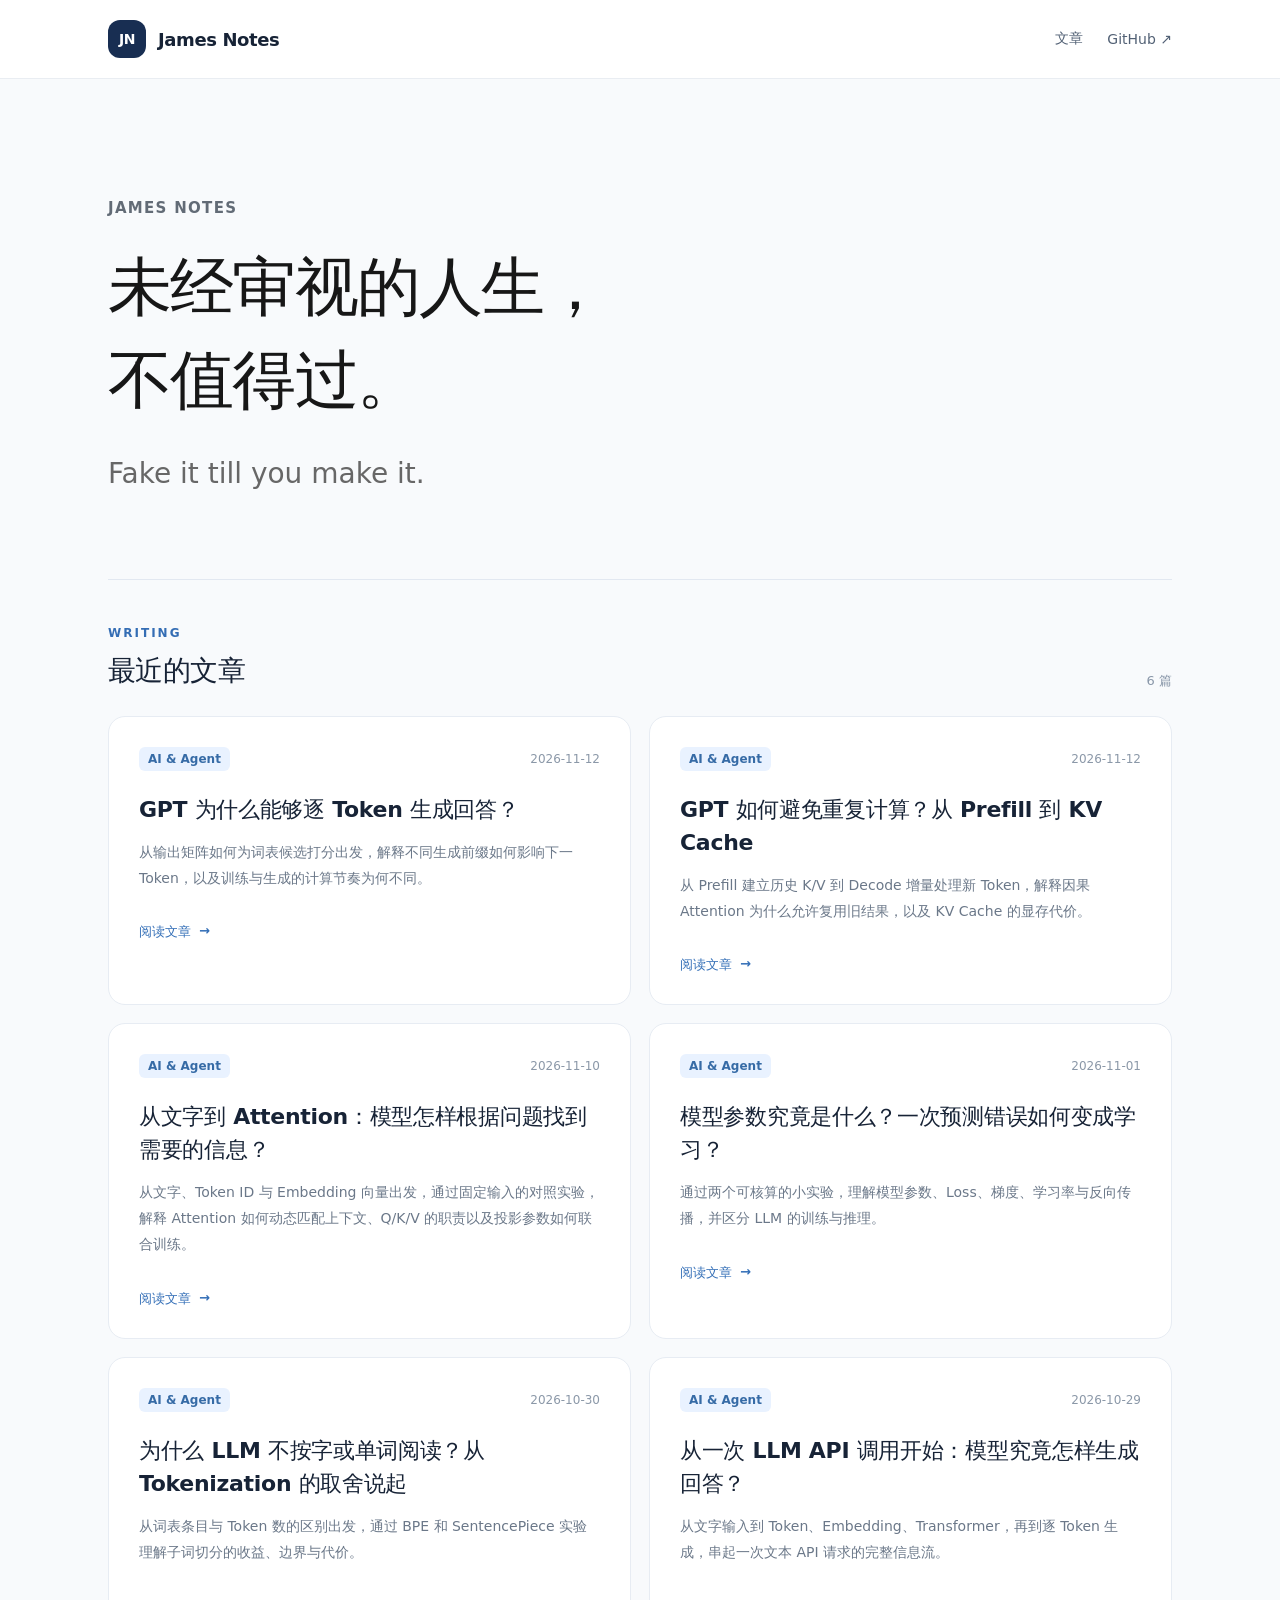
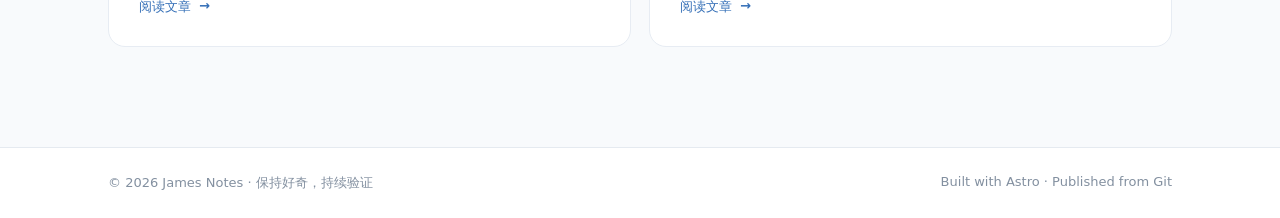
==== commit 23da7f77: "Publish James Notes from private approved source (76f93ddf4822)" ====
--- a/index.html
+++ b/index.html
@@ -1,3 +1,3 @@
 <!DOCTYPE html><html lang="zh-CN"><head><meta charset="utf-8"><meta name="viewport" content="width=device-width,initial-scale=1"><meta name="description" content="关于技术、生活与思考的个人笔记"><link rel="canonical" href="https://james-chi-jie.github.io/"><meta name="theme-color" content="#f8fafc"><title>James Notes</title><style>:root{color:#172336;font-synthesis:none;background:#f8fafc;font-family:-apple-system,BlinkMacSystemFont,SF Pro Text,PingFang SC,Microsoft YaHei,system-ui,sans-serif}*{box-sizing:border-box}html{scroll-behavior:smooth}body{margin:0}a{color:inherit}img{max-width:100%}.shell{max-width:1120px;margin:0 auto;padding:0 28px}.topbar{background:#fff;border-bottom:1px solid #e9edf2}.nav{justify-content:space-between;align-items:center;gap:20px;height:78px;display:flex}.brand{letter-spacing:-.4px;align-items:center;gap:12px;font-size:18px;font-weight:800;text-decoration:none;display:flex}.brand-mark{color:#fff;background:#182e52;border-radius:12px;place-items:center;width:38px;height:38px;font-size:14px;display:grid}.navlinks{color:#526175;align-items:center;gap:24px;font-size:14px;display:flex}.navlinks a{text-decoration:none}.navlinks a:hover{color:#2563eb}.main{min-height:calc(100vh - 174px)}.footer{color:#8390a0;background:#fff;border-top:1px solid #e5eaf0;padding:26px 0;font-size:13px}.footer-row{justify-content:space-between;gap:15px;display:flex}.eyebrow{letter-spacing:2px;color:#346db4;text-transform:uppercase;font-size:12px;font-weight:700}.muted{color:#637287}@media (width<=650px){.shell{padding:0 18px}.nav{height:64px}.navlinks{gap:12px;font-size:13px}.brand{font-size:16px}.footer-row{display:block}}
 .hero[data-astro-cid-lcdefpme]{max-width:790px;padding:105px 0 82px}.hero[data-astro-cid-lcdefpme] .eyebrow[data-astro-cid-lcdefpme]{color:#626b76;letter-spacing:1.3px;font-size:15px;font-weight:600}.hero[data-astro-cid-lcdefpme] h1[data-astro-cid-lcdefpme]{letter-spacing:-1.8px;color:#171717;margin:24px 0 20px;font-size:clamp(38px,5.4vw,64px);line-height:1.46}.hero[data-astro-cid-lcdefpme] h1[data-astro-cid-lcdefpme] span[data-astro-cid-lcdefpme]{color:inherit}.quote[data-astro-cid-lcdefpme]{color:#676767;margin:24px 0 0;font-size:clamp(20px,2.8vw,28px);font-style:italic;line-height:1.6}.entries[data-astro-cid-lcdefpme]{border-top:1px solid #e2e8f1;padding:34px 0 100px}.section-title[data-astro-cid-lcdefpme]{justify-content:space-between;align-items:end;margin-bottom:26px;display:flex}.section-title[data-astro-cid-lcdefpme] h2[data-astro-cid-lcdefpme]{letter-spacing:-.6px;margin:8px 0 0;font-size:28px}.count[data-astro-cid-lcdefpme]{color:#8997a9;font-size:13px}.cards[data-astro-cid-lcdefpme]{grid-template-columns:repeat(2,minmax(0,1fr));gap:18px;display:grid}.article-card[data-astro-cid-lcdefpme]{background:#fff;border:1px solid #e7ecf3;border-radius:17px;padding:30px;text-decoration:none;transition:transform .15s,border-color .15s,box-shadow .15s;display:block}.article-card[data-astro-cid-lcdefpme]:hover{border-color:#bdd4f1;transform:translateY(-3px);box-shadow:0 12px 35px #152b4b0e}.article-meta[data-astro-cid-lcdefpme]{color:#8b98a8;justify-content:space-between;align-items:center;gap:10px;font-size:12px;display:flex}.tag[data-astro-cid-lcdefpme]{color:#366ba6;background:#e9f2ff;border-radius:6px;padding:5px 9px;font-weight:700}.article-card[data-astro-cid-lcdefpme] h3[data-astro-cid-lcdefpme]{letter-spacing:-.3px;margin:22px 0 12px;font-size:22px;line-height:1.5}.article-card[data-astro-cid-lcdefpme] p[data-astro-cid-lcdefpme]{color:#6b7889;min-height:50px;font-size:14px;line-height:1.85}.read[data-astro-cid-lcdefpme]{color:#346fb7;gap:8px;margin-top:18px;font-size:13px;font-weight:700;display:inline-flex}.empty[data-astro-cid-lcdefpme]{text-align:center;color:#74839a;background:#fff;border:1px dashed #dce5ef;border-radius:16px;padding:48px 20px}.empty-icon[data-astro-cid-lcdefpme]{color:#467ec7;font-size:26px}.empty[data-astro-cid-lcdefpme] h3[data-astro-cid-lcdefpme]{color:#253d5b;margin:10px 0}.empty[data-astro-cid-lcdefpme] p[data-astro-cid-lcdefpme]{font-size:14px}@media (width<=650px){.hero[data-astro-cid-lcdefpme]{padding:70px 0 66px}.hero[data-astro-cid-lcdefpme] h1[data-astro-cid-lcdefpme]{letter-spacing:-.8px;font-size:clamp(30px,7.5vw,42px);line-height:1.5}.quote[data-astro-cid-lcdefpme]{font-size:20px}.cards[data-astro-cid-lcdefpme]{grid-template-columns:1fr}.article-card[data-astro-cid-lcdefpme]{padding:24px}.entries[data-astro-cid-lcdefpme]{padding-bottom:70px}}
-</style></head><body><header class="topbar"><div class="shell nav"><a class="brand" href="/"><span class="brand-mark">JN</span><span>James Notes</span></a><nav class="navlinks" aria-label="主导航"><a href="/">文章</a><a href="https://github.com/James-Chi-Jie" target="_blank" rel="noreferrer">GitHub ↗</a></nav></div></header><main class="main"><div class="shell" data-astro-cid-lcdefpme><section class="hero" data-astro-cid-lcdefpme><p class="eyebrow" data-astro-cid-lcdefpme>JAMES NOTES</p><h1 data-astro-cid-lcdefpme>未经审视的人生，<br data-astro-cid-lcdefpme><span data-astro-cid-lcdefpme>不值得过。</span></h1><p class="quote" data-astro-cid-lcdefpme>Fake it till you make it.</p></section><section class="entries" data-astro-cid-lcdefpme><div class="section-title" data-astro-cid-lcdefpme><div data-astro-cid-lcdefpme><p class="eyebrow" data-astro-cid-lcdefpme>WRITING</p><h2 data-astro-cid-lcdefpme>最近的文章</h2></div><span class="count" data-astro-cid-lcdefpme>5 篇</span></div><div class="cards" data-astro-cid-lcdefpme><a class="article-card" href="/articles/gpt-autoregressive/" data-astro-cid-lcdefpme><span class="article-meta" data-astro-cid-lcdefpme><span class="tag" data-astro-cid-lcdefpme>AI &amp; Agent</span><time datetime="2026-11-12" data-astro-cid-lcdefpme>2026-11-12</time></span><h3 data-astro-cid-lcdefpme>GPT 为什么能够逐 Token 生成回答？</h3><p data-astro-cid-lcdefpme>从输出矩阵如何为词表候选打分出发，解释不同生成前缀如何影响下一 Token，以及训练与生成的计算节奏为何不同。</p><span class="read" data-astro-cid-lcdefpme>阅读文章 <span aria-hidden="true" data-astro-cid-lcdefpme>→</span></span></a><a class="article-card" href="/articles/embedding-attention/" data-astro-cid-lcdefpme><span class="article-meta" data-astro-cid-lcdefpme><span class="tag" data-astro-cid-lcdefpme>AI &amp; Agent</span><time datetime="2026-11-10" data-astro-cid-lcdefpme>2026-11-10</time></span><h3 data-astro-cid-lcdefpme>从文字到 Attention：模型怎样根据问题找到需要的信息？</h3><p data-astro-cid-lcdefpme>从文字、Token ID 与 Embedding 向量出发，通过固定输入的对照实验，解释 Attention 如何动态匹配上下文、Q/K/V 的职责以及投影参数如何联合训练。</p><span class="read" data-astro-cid-lcdefpme>阅读文章 <span aria-hidden="true" data-astro-cid-lcdefpme>→</span></span></a><a class="article-card" href="/articles/parameters-training/" data-astro-cid-lcdefpme><span class="article-meta" data-astro-cid-lcdefpme><span class="tag" data-astro-cid-lcdefpme>AI &amp; Agent</span><time datetime="2026-11-01" data-astro-cid-lcdefpme>2026-11-01</time></span><h3 data-astro-cid-lcdefpme>模型参数究竟是什么？一次预测错误如何变成学习？</h3><p data-astro-cid-lcdefpme>通过两个可核算的小实验，理解模型参数、Loss、梯度、学习率与反向传播，并区分 LLM 的训练与推理。</p><span class="read" data-astro-cid-lcdefpme>阅读文章 <span aria-hidden="true" data-astro-cid-lcdefpme>→</span></span></a><a class="article-card" href="/articles/tokenization/" data-astro-cid-lcdefpme><span class="article-meta" data-astro-cid-lcdefpme><span class="tag" data-astro-cid-lcdefpme>AI &amp; Agent</span><time datetime="2026-10-30" data-astro-cid-lcdefpme>2026-10-30</time></span><h3 data-astro-cid-lcdefpme>为什么 LLM 不按字或单词阅读？从 Tokenization 的取舍说起</h3><p data-astro-cid-lcdefpme>从词表条目与 Token 数的区别出发，通过 BPE 和 SentencePiece 实验理解子词切分的收益、边界与代价。</p><span class="read" data-astro-cid-lcdefpme>阅读文章 <span aria-hidden="true" data-astro-cid-lcdefpme>→</span></span></a><a class="article-card" href="/articles/llm-api/" data-astro-cid-lcdefpme><span class="article-meta" data-astro-cid-lcdefpme><span class="tag" data-astro-cid-lcdefpme>AI &amp; Agent</span><time datetime="2026-10-29" data-astro-cid-lcdefpme>2026-10-29</time></span><h3 data-astro-cid-lcdefpme>从一次 LLM API 调用开始：模型究竟怎样生成回答？</h3><p data-astro-cid-lcdefpme>从文字输入到 Token、Embedding、Transformer，再到逐 Token 生成，串起一次文本 API 请求的完整信息流。</p><span class="read" data-astro-cid-lcdefpme>阅读文章 <span aria-hidden="true" data-astro-cid-lcdefpme>→</span></span></a></div></section></div></main><footer class="footer"><div class="shell footer-row"><span>© 2026 James Notes · 保持好奇，持续验证</span><span>Built with Astro · Published from Git</span></div></footer></body></html>+</style></head><body><header class="topbar"><div class="shell nav"><a class="brand" href="/"><span class="brand-mark">JN</span><span>James Notes</span></a><nav class="navlinks" aria-label="主导航"><a href="/">文章</a><a href="https://github.com/James-Chi-Jie" target="_blank" rel="noreferrer">GitHub ↗</a></nav></div></header><main class="main"><div class="shell" data-astro-cid-lcdefpme><section class="hero" data-astro-cid-lcdefpme><p class="eyebrow" data-astro-cid-lcdefpme>JAMES NOTES</p><h1 data-astro-cid-lcdefpme>未经审视的人生，<br data-astro-cid-lcdefpme><span data-astro-cid-lcdefpme>不值得过。</span></h1><p class="quote" data-astro-cid-lcdefpme>Fake it till you make it.</p></section><section class="entries" data-astro-cid-lcdefpme><div class="section-title" data-astro-cid-lcdefpme><div data-astro-cid-lcdefpme><p class="eyebrow" data-astro-cid-lcdefpme>WRITING</p><h2 data-astro-cid-lcdefpme>最近的文章</h2></div><span class="count" data-astro-cid-lcdefpme>6 篇</span></div><div class="cards" data-astro-cid-lcdefpme><a class="article-card" href="/articles/gpt-autoregressive/" data-astro-cid-lcdefpme><span class="article-meta" data-astro-cid-lcdefpme><span class="tag" data-astro-cid-lcdefpme>AI &amp; Agent</span><time datetime="2026-11-12" data-astro-cid-lcdefpme>2026-11-12</time></span><h3 data-astro-cid-lcdefpme>GPT 为什么能够逐 Token 生成回答？</h3><p data-astro-cid-lcdefpme>从输出矩阵如何为词表候选打分出发，解释不同生成前缀如何影响下一 Token，以及训练与生成的计算节奏为何不同。</p><span class="read" data-astro-cid-lcdefpme>阅读文章 <span aria-hidden="true" data-astro-cid-lcdefpme>→</span></span></a><a class="article-card" href="/articles/prefill-decode-kv-cache/" data-astro-cid-lcdefpme><span class="article-meta" data-astro-cid-lcdefpme><span class="tag" data-astro-cid-lcdefpme>AI &amp; Agent</span><time datetime="2026-11-12" data-astro-cid-lcdefpme>2026-11-12</time></span><h3 data-astro-cid-lcdefpme>GPT 如何避免重复计算？从 Prefill 到 KV Cache</h3><p data-astro-cid-lcdefpme>从 Prefill 建立历史 K/V 到 Decode 增量处理新 Token，解释因果 Attention 为什么允许复用旧结果，以及 KV Cache 的显存代价。</p><span class="read" data-astro-cid-lcdefpme>阅读文章 <span aria-hidden="true" data-astro-cid-lcdefpme>→</span></span></a><a class="article-card" href="/articles/embedding-attention/" data-astro-cid-lcdefpme><span class="article-meta" data-astro-cid-lcdefpme><span class="tag" data-astro-cid-lcdefpme>AI &amp; Agent</span><time datetime="2026-11-10" data-astro-cid-lcdefpme>2026-11-10</time></span><h3 data-astro-cid-lcdefpme>从文字到 Attention：模型怎样根据问题找到需要的信息？</h3><p data-astro-cid-lcdefpme>从文字、Token ID 与 Embedding 向量出发，通过固定输入的对照实验，解释 Attention 如何动态匹配上下文、Q/K/V 的职责以及投影参数如何联合训练。</p><span class="read" data-astro-cid-lcdefpme>阅读文章 <span aria-hidden="true" data-astro-cid-lcdefpme>→</span></span></a><a class="article-card" href="/articles/parameters-training/" data-astro-cid-lcdefpme><span class="article-meta" data-astro-cid-lcdefpme><span class="tag" data-astro-cid-lcdefpme>AI &amp; Agent</span><time datetime="2026-11-01" data-astro-cid-lcdefpme>2026-11-01</time></span><h3 data-astro-cid-lcdefpme>模型参数究竟是什么？一次预测错误如何变成学习？</h3><p data-astro-cid-lcdefpme>通过两个可核算的小实验，理解模型参数、Loss、梯度、学习率与反向传播，并区分 LLM 的训练与推理。</p><span class="read" data-astro-cid-lcdefpme>阅读文章 <span aria-hidden="true" data-astro-cid-lcdefpme>→</span></span></a><a class="article-card" href="/articles/tokenization/" data-astro-cid-lcdefpme><span class="article-meta" data-astro-cid-lcdefpme><span class="tag" data-astro-cid-lcdefpme>AI &amp; Agent</span><time datetime="2026-10-30" data-astro-cid-lcdefpme>2026-10-30</time></span><h3 data-astro-cid-lcdefpme>为什么 LLM 不按字或单词阅读？从 Tokenization 的取舍说起</h3><p data-astro-cid-lcdefpme>从词表条目与 Token 数的区别出发，通过 BPE 和 SentencePiece 实验理解子词切分的收益、边界与代价。</p><span class="read" data-astro-cid-lcdefpme>阅读文章 <span aria-hidden="true" data-astro-cid-lcdefpme>→</span></span></a><a class="article-card" href="/articles/llm-api/" data-astro-cid-lcdefpme><span class="article-meta" data-astro-cid-lcdefpme><span class="tag" data-astro-cid-lcdefpme>AI &amp; Agent</span><time datetime="2026-10-29" data-astro-cid-lcdefpme>2026-10-29</time></span><h3 data-astro-cid-lcdefpme>从一次 LLM API 调用开始：模型究竟怎样生成回答？</h3><p data-astro-cid-lcdefpme>从文字输入到 Token、Embedding、Transformer，再到逐 Token 生成，串起一次文本 API 请求的完整信息流。</p><span class="read" data-astro-cid-lcdefpme>阅读文章 <span aria-hidden="true" data-astro-cid-lcdefpme>→</span></span></a></div></section></div></main><footer class="footer"><div class="shell footer-row"><span>© 2026 James Notes · 保持好奇，持续验证</span><span>Built with Astro · Published from Git</span></div></footer></body></html>
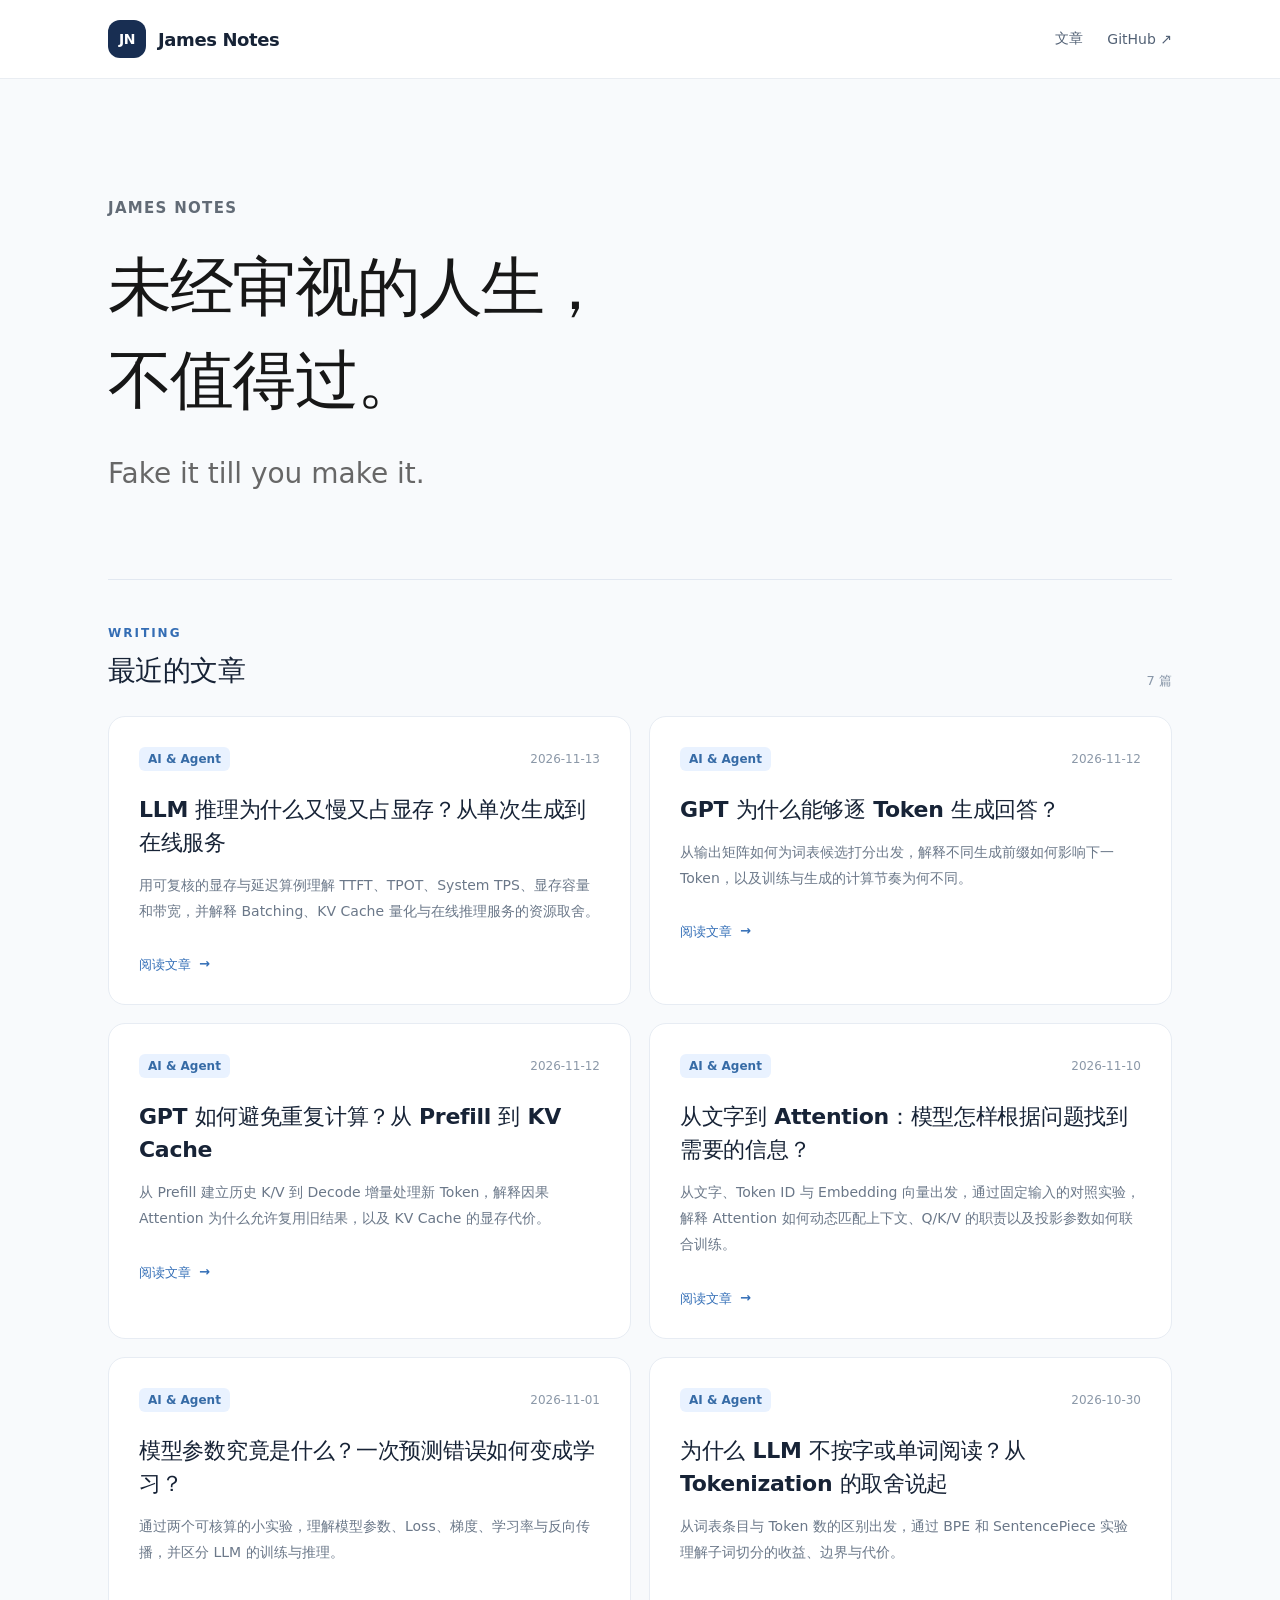
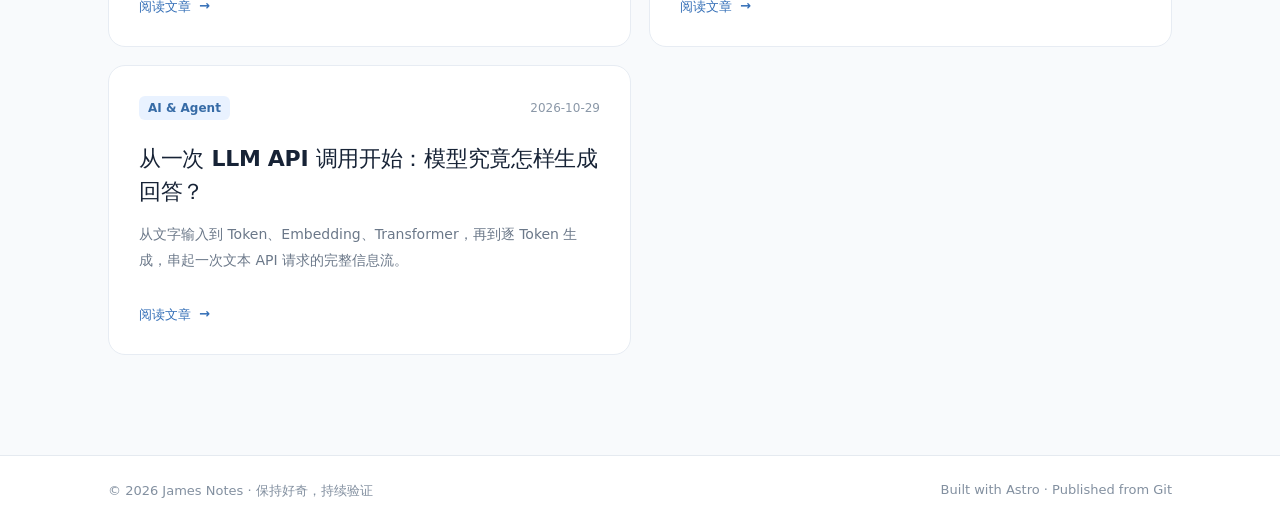
==== commit 2881e1a9: "Publish James Notes from private approved source (9b45fc2b3589)" ====
--- a/index.html
+++ b/index.html
@@ -1,3 +1,3 @@
 <!DOCTYPE html><html lang="zh-CN"><head><meta charset="utf-8"><meta name="viewport" content="width=device-width,initial-scale=1"><meta name="description" content="关于技术、生活与思考的个人笔记"><link rel="canonical" href="https://james-chi-jie.github.io/"><meta name="theme-color" content="#f8fafc"><title>James Notes</title><style>:root{color:#172336;font-synthesis:none;background:#f8fafc;font-family:-apple-system,BlinkMacSystemFont,SF Pro Text,PingFang SC,Microsoft YaHei,system-ui,sans-serif}*{box-sizing:border-box}html{scroll-behavior:smooth}body{margin:0}a{color:inherit}img{max-width:100%}.shell{max-width:1120px;margin:0 auto;padding:0 28px}.topbar{background:#fff;border-bottom:1px solid #e9edf2}.nav{justify-content:space-between;align-items:center;gap:20px;height:78px;display:flex}.brand{letter-spacing:-.4px;align-items:center;gap:12px;font-size:18px;font-weight:800;text-decoration:none;display:flex}.brand-mark{color:#fff;background:#182e52;border-radius:12px;place-items:center;width:38px;height:38px;font-size:14px;display:grid}.navlinks{color:#526175;align-items:center;gap:24px;font-size:14px;display:flex}.navlinks a{text-decoration:none}.navlinks a:hover{color:#2563eb}.main{min-height:calc(100vh - 174px)}.footer{color:#8390a0;background:#fff;border-top:1px solid #e5eaf0;padding:26px 0;font-size:13px}.footer-row{justify-content:space-between;gap:15px;display:flex}.eyebrow{letter-spacing:2px;color:#346db4;text-transform:uppercase;font-size:12px;font-weight:700}.muted{color:#637287}@media (width<=650px){.shell{padding:0 18px}.nav{height:64px}.navlinks{gap:12px;font-size:13px}.brand{font-size:16px}.footer-row{display:block}}
 .hero[data-astro-cid-lcdefpme]{max-width:790px;padding:105px 0 82px}.hero[data-astro-cid-lcdefpme] .eyebrow[data-astro-cid-lcdefpme]{color:#626b76;letter-spacing:1.3px;font-size:15px;font-weight:600}.hero[data-astro-cid-lcdefpme] h1[data-astro-cid-lcdefpme]{letter-spacing:-1.8px;color:#171717;margin:24px 0 20px;font-size:clamp(38px,5.4vw,64px);line-height:1.46}.hero[data-astro-cid-lcdefpme] h1[data-astro-cid-lcdefpme] span[data-astro-cid-lcdefpme]{color:inherit}.quote[data-astro-cid-lcdefpme]{color:#676767;margin:24px 0 0;font-size:clamp(20px,2.8vw,28px);font-style:italic;line-height:1.6}.entries[data-astro-cid-lcdefpme]{border-top:1px solid #e2e8f1;padding:34px 0 100px}.section-title[data-astro-cid-lcdefpme]{justify-content:space-between;align-items:end;margin-bottom:26px;display:flex}.section-title[data-astro-cid-lcdefpme] h2[data-astro-cid-lcdefpme]{letter-spacing:-.6px;margin:8px 0 0;font-size:28px}.count[data-astro-cid-lcdefpme]{color:#8997a9;font-size:13px}.cards[data-astro-cid-lcdefpme]{grid-template-columns:repeat(2,minmax(0,1fr));gap:18px;display:grid}.article-card[data-astro-cid-lcdefpme]{background:#fff;border:1px solid #e7ecf3;border-radius:17px;padding:30px;text-decoration:none;transition:transform .15s,border-color .15s,box-shadow .15s;display:block}.article-card[data-astro-cid-lcdefpme]:hover{border-color:#bdd4f1;transform:translateY(-3px);box-shadow:0 12px 35px #152b4b0e}.article-meta[data-astro-cid-lcdefpme]{color:#8b98a8;justify-content:space-between;align-items:center;gap:10px;font-size:12px;display:flex}.tag[data-astro-cid-lcdefpme]{color:#366ba6;background:#e9f2ff;border-radius:6px;padding:5px 9px;font-weight:700}.article-card[data-astro-cid-lcdefpme] h3[data-astro-cid-lcdefpme]{letter-spacing:-.3px;margin:22px 0 12px;font-size:22px;line-height:1.5}.article-card[data-astro-cid-lcdefpme] p[data-astro-cid-lcdefpme]{color:#6b7889;min-height:50px;font-size:14px;line-height:1.85}.read[data-astro-cid-lcdefpme]{color:#346fb7;gap:8px;margin-top:18px;font-size:13px;font-weight:700;display:inline-flex}.empty[data-astro-cid-lcdefpme]{text-align:center;color:#74839a;background:#fff;border:1px dashed #dce5ef;border-radius:16px;padding:48px 20px}.empty-icon[data-astro-cid-lcdefpme]{color:#467ec7;font-size:26px}.empty[data-astro-cid-lcdefpme] h3[data-astro-cid-lcdefpme]{color:#253d5b;margin:10px 0}.empty[data-astro-cid-lcdefpme] p[data-astro-cid-lcdefpme]{font-size:14px}@media (width<=650px){.hero[data-astro-cid-lcdefpme]{padding:70px 0 66px}.hero[data-astro-cid-lcdefpme] h1[data-astro-cid-lcdefpme]{letter-spacing:-.8px;font-size:clamp(30px,7.5vw,42px);line-height:1.5}.quote[data-astro-cid-lcdefpme]{font-size:20px}.cards[data-astro-cid-lcdefpme]{grid-template-columns:1fr}.article-card[data-astro-cid-lcdefpme]{padding:24px}.entries[data-astro-cid-lcdefpme]{padding-bottom:70px}}
-</style></head><body><header class="topbar"><div class="shell nav"><a class="brand" href="/"><span class="brand-mark">JN</span><span>James Notes</span></a><nav class="navlinks" aria-label="主导航"><a href="/">文章</a><a href="https://github.com/James-Chi-Jie" target="_blank" rel="noreferrer">GitHub ↗</a></nav></div></header><main class="main"><div class="shell" data-astro-cid-lcdefpme><section class="hero" data-astro-cid-lcdefpme><p class="eyebrow" data-astro-cid-lcdefpme>JAMES NOTES</p><h1 data-astro-cid-lcdefpme>未经审视的人生，<br data-astro-cid-lcdefpme><span data-astro-cid-lcdefpme>不值得过。</span></h1><p class="quote" data-astro-cid-lcdefpme>Fake it till you make it.</p></section><section class="entries" data-astro-cid-lcdefpme><div class="section-title" data-astro-cid-lcdefpme><div data-astro-cid-lcdefpme><p class="eyebrow" data-astro-cid-lcdefpme>WRITING</p><h2 data-astro-cid-lcdefpme>最近的文章</h2></div><span class="count" data-astro-cid-lcdefpme>6 篇</span></div><div class="cards" data-astro-cid-lcdefpme><a class="article-card" href="/articles/gpt-autoregressive/" data-astro-cid-lcdefpme><span class="article-meta" data-astro-cid-lcdefpme><span class="tag" data-astro-cid-lcdefpme>AI &amp; Agent</span><time datetime="2026-11-12" data-astro-cid-lcdefpme>2026-11-12</time></span><h3 data-astro-cid-lcdefpme>GPT 为什么能够逐 Token 生成回答？</h3><p data-astro-cid-lcdefpme>从输出矩阵如何为词表候选打分出发，解释不同生成前缀如何影响下一 Token，以及训练与生成的计算节奏为何不同。</p><span class="read" data-astro-cid-lcdefpme>阅读文章 <span aria-hidden="true" data-astro-cid-lcdefpme>→</span></span></a><a class="article-card" href="/articles/prefill-decode-kv-cache/" data-astro-cid-lcdefpme><span class="article-meta" data-astro-cid-lcdefpme><span class="tag" data-astro-cid-lcdefpme>AI &amp; Agent</span><time datetime="2026-11-12" data-astro-cid-lcdefpme>2026-11-12</time></span><h3 data-astro-cid-lcdefpme>GPT 如何避免重复计算？从 Prefill 到 KV Cache</h3><p data-astro-cid-lcdefpme>从 Prefill 建立历史 K/V 到 Decode 增量处理新 Token，解释因果 Attention 为什么允许复用旧结果，以及 KV Cache 的显存代价。</p><span class="read" data-astro-cid-lcdefpme>阅读文章 <span aria-hidden="true" data-astro-cid-lcdefpme>→</span></span></a><a class="article-card" href="/articles/embedding-attention/" data-astro-cid-lcdefpme><span class="article-meta" data-astro-cid-lcdefpme><span class="tag" data-astro-cid-lcdefpme>AI &amp; Agent</span><time datetime="2026-11-10" data-astro-cid-lcdefpme>2026-11-10</time></span><h3 data-astro-cid-lcdefpme>从文字到 Attention：模型怎样根据问题找到需要的信息？</h3><p data-astro-cid-lcdefpme>从文字、Token ID 与 Embedding 向量出发，通过固定输入的对照实验，解释 Attention 如何动态匹配上下文、Q/K/V 的职责以及投影参数如何联合训练。</p><span class="read" data-astro-cid-lcdefpme>阅读文章 <span aria-hidden="true" data-astro-cid-lcdefpme>→</span></span></a><a class="article-card" href="/articles/parameters-training/" data-astro-cid-lcdefpme><span class="article-meta" data-astro-cid-lcdefpme><span class="tag" data-astro-cid-lcdefpme>AI &amp; Agent</span><time datetime="2026-11-01" data-astro-cid-lcdefpme>2026-11-01</time></span><h3 data-astro-cid-lcdefpme>模型参数究竟是什么？一次预测错误如何变成学习？</h3><p data-astro-cid-lcdefpme>通过两个可核算的小实验，理解模型参数、Loss、梯度、学习率与反向传播，并区分 LLM 的训练与推理。</p><span class="read" data-astro-cid-lcdefpme>阅读文章 <span aria-hidden="true" data-astro-cid-lcdefpme>→</span></span></a><a class="article-card" href="/articles/tokenization/" data-astro-cid-lcdefpme><span class="article-meta" data-astro-cid-lcdefpme><span class="tag" data-astro-cid-lcdefpme>AI &amp; Agent</span><time datetime="2026-10-30" data-astro-cid-lcdefpme>2026-10-30</time></span><h3 data-astro-cid-lcdefpme>为什么 LLM 不按字或单词阅读？从 Tokenization 的取舍说起</h3><p data-astro-cid-lcdefpme>从词表条目与 Token 数的区别出发，通过 BPE 和 SentencePiece 实验理解子词切分的收益、边界与代价。</p><span class="read" data-astro-cid-lcdefpme>阅读文章 <span aria-hidden="true" data-astro-cid-lcdefpme>→</span></span></a><a class="article-card" href="/articles/llm-api/" data-astro-cid-lcdefpme><span class="article-meta" data-astro-cid-lcdefpme><span class="tag" data-astro-cid-lcdefpme>AI &amp; Agent</span><time datetime="2026-10-29" data-astro-cid-lcdefpme>2026-10-29</time></span><h3 data-astro-cid-lcdefpme>从一次 LLM API 调用开始：模型究竟怎样生成回答？</h3><p data-astro-cid-lcdefpme>从文字输入到 Token、Embedding、Transformer，再到逐 Token 生成，串起一次文本 API 请求的完整信息流。</p><span class="read" data-astro-cid-lcdefpme>阅读文章 <span aria-hidden="true" data-astro-cid-lcdefpme>→</span></span></a></div></section></div></main><footer class="footer"><div class="shell footer-row"><span>© 2026 James Notes · 保持好奇，持续验证</span><span>Built with Astro · Published from Git</span></div></footer></body></html>+</style></head><body><header class="topbar"><div class="shell nav"><a class="brand" href="/"><span class="brand-mark">JN</span><span>James Notes</span></a><nav class="navlinks" aria-label="主导航"><a href="/">文章</a><a href="https://github.com/James-Chi-Jie" target="_blank" rel="noreferrer">GitHub ↗</a></nav></div></header><main class="main"><div class="shell" data-astro-cid-lcdefpme><section class="hero" data-astro-cid-lcdefpme><p class="eyebrow" data-astro-cid-lcdefpme>JAMES NOTES</p><h1 data-astro-cid-lcdefpme>未经审视的人生，<br data-astro-cid-lcdefpme><span data-astro-cid-lcdefpme>不值得过。</span></h1><p class="quote" data-astro-cid-lcdefpme>Fake it till you make it.</p></section><section class="entries" data-astro-cid-lcdefpme><div class="section-title" data-astro-cid-lcdefpme><div data-astro-cid-lcdefpme><p class="eyebrow" data-astro-cid-lcdefpme>WRITING</p><h2 data-astro-cid-lcdefpme>最近的文章</h2></div><span class="count" data-astro-cid-lcdefpme>7 篇</span></div><div class="cards" data-astro-cid-lcdefpme><a class="article-card" href="/articles/inference-performance-deployment/" data-astro-cid-lcdefpme><span class="article-meta" data-astro-cid-lcdefpme><span class="tag" data-astro-cid-lcdefpme>AI &amp; Agent</span><time datetime="2026-11-13" data-astro-cid-lcdefpme>2026-11-13</time></span><h3 data-astro-cid-lcdefpme>LLM 推理为什么又慢又占显存？从单次生成到在线服务</h3><p data-astro-cid-lcdefpme>用可复核的显存与延迟算例理解 TTFT、TPOT、System TPS、显存容量和带宽，并解释 Batching、KV Cache 量化与在线推理服务的资源取舍。</p><span class="read" data-astro-cid-lcdefpme>阅读文章 <span aria-hidden="true" data-astro-cid-lcdefpme>→</span></span></a><a class="article-card" href="/articles/gpt-autoregressive/" data-astro-cid-lcdefpme><span class="article-meta" data-astro-cid-lcdefpme><span class="tag" data-astro-cid-lcdefpme>AI &amp; Agent</span><time datetime="2026-11-12" data-astro-cid-lcdefpme>2026-11-12</time></span><h3 data-astro-cid-lcdefpme>GPT 为什么能够逐 Token 生成回答？</h3><p data-astro-cid-lcdefpme>从输出矩阵如何为词表候选打分出发，解释不同生成前缀如何影响下一 Token，以及训练与生成的计算节奏为何不同。</p><span class="read" data-astro-cid-lcdefpme>阅读文章 <span aria-hidden="true" data-astro-cid-lcdefpme>→</span></span></a><a class="article-card" href="/articles/prefill-decode-kv-cache/" data-astro-cid-lcdefpme><span class="article-meta" data-astro-cid-lcdefpme><span class="tag" data-astro-cid-lcdefpme>AI &amp; Agent</span><time datetime="2026-11-12" data-astro-cid-lcdefpme>2026-11-12</time></span><h3 data-astro-cid-lcdefpme>GPT 如何避免重复计算？从 Prefill 到 KV Cache</h3><p data-astro-cid-lcdefpme>从 Prefill 建立历史 K/V 到 Decode 增量处理新 Token，解释因果 Attention 为什么允许复用旧结果，以及 KV Cache 的显存代价。</p><span class="read" data-astro-cid-lcdefpme>阅读文章 <span aria-hidden="true" data-astro-cid-lcdefpme>→</span></span></a><a class="article-card" href="/articles/embedding-attention/" data-astro-cid-lcdefpme><span class="article-meta" data-astro-cid-lcdefpme><span class="tag" data-astro-cid-lcdefpme>AI &amp; Agent</span><time datetime="2026-11-10" data-astro-cid-lcdefpme>2026-11-10</time></span><h3 data-astro-cid-lcdefpme>从文字到 Attention：模型怎样根据问题找到需要的信息？</h3><p data-astro-cid-lcdefpme>从文字、Token ID 与 Embedding 向量出发，通过固定输入的对照实验，解释 Attention 如何动态匹配上下文、Q/K/V 的职责以及投影参数如何联合训练。</p><span class="read" data-astro-cid-lcdefpme>阅读文章 <span aria-hidden="true" data-astro-cid-lcdefpme>→</span></span></a><a class="article-card" href="/articles/parameters-training/" data-astro-cid-lcdefpme><span class="article-meta" data-astro-cid-lcdefpme><span class="tag" data-astro-cid-lcdefpme>AI &amp; Agent</span><time datetime="2026-11-01" data-astro-cid-lcdefpme>2026-11-01</time></span><h3 data-astro-cid-lcdefpme>模型参数究竟是什么？一次预测错误如何变成学习？</h3><p data-astro-cid-lcdefpme>通过两个可核算的小实验，理解模型参数、Loss、梯度、学习率与反向传播，并区分 LLM 的训练与推理。</p><span class="read" data-astro-cid-lcdefpme>阅读文章 <span aria-hidden="true" data-astro-cid-lcdefpme>→</span></span></a><a class="article-card" href="/articles/tokenization/" data-astro-cid-lcdefpme><span class="article-meta" data-astro-cid-lcdefpme><span class="tag" data-astro-cid-lcdefpme>AI &amp; Agent</span><time datetime="2026-10-30" data-astro-cid-lcdefpme>2026-10-30</time></span><h3 data-astro-cid-lcdefpme>为什么 LLM 不按字或单词阅读？从 Tokenization 的取舍说起</h3><p data-astro-cid-lcdefpme>从词表条目与 Token 数的区别出发，通过 BPE 和 SentencePiece 实验理解子词切分的收益、边界与代价。</p><span class="read" data-astro-cid-lcdefpme>阅读文章 <span aria-hidden="true" data-astro-cid-lcdefpme>→</span></span></a><a class="article-card" href="/articles/llm-api/" data-astro-cid-lcdefpme><span class="article-meta" data-astro-cid-lcdefpme><span class="tag" data-astro-cid-lcdefpme>AI &amp; Agent</span><time datetime="2026-10-29" data-astro-cid-lcdefpme>2026-10-29</time></span><h3 data-astro-cid-lcdefpme>从一次 LLM API 调用开始：模型究竟怎样生成回答？</h3><p data-astro-cid-lcdefpme>从文字输入到 Token、Embedding、Transformer，再到逐 Token 生成，串起一次文本 API 请求的完整信息流。</p><span class="read" data-astro-cid-lcdefpme>阅读文章 <span aria-hidden="true" data-astro-cid-lcdefpme>→</span></span></a></div></section></div></main><footer class="footer"><div class="shell footer-row"><span>© 2026 James Notes · 保持好奇，持续验证</span><span>Built with Astro · Published from Git</span></div></footer></body></html>
